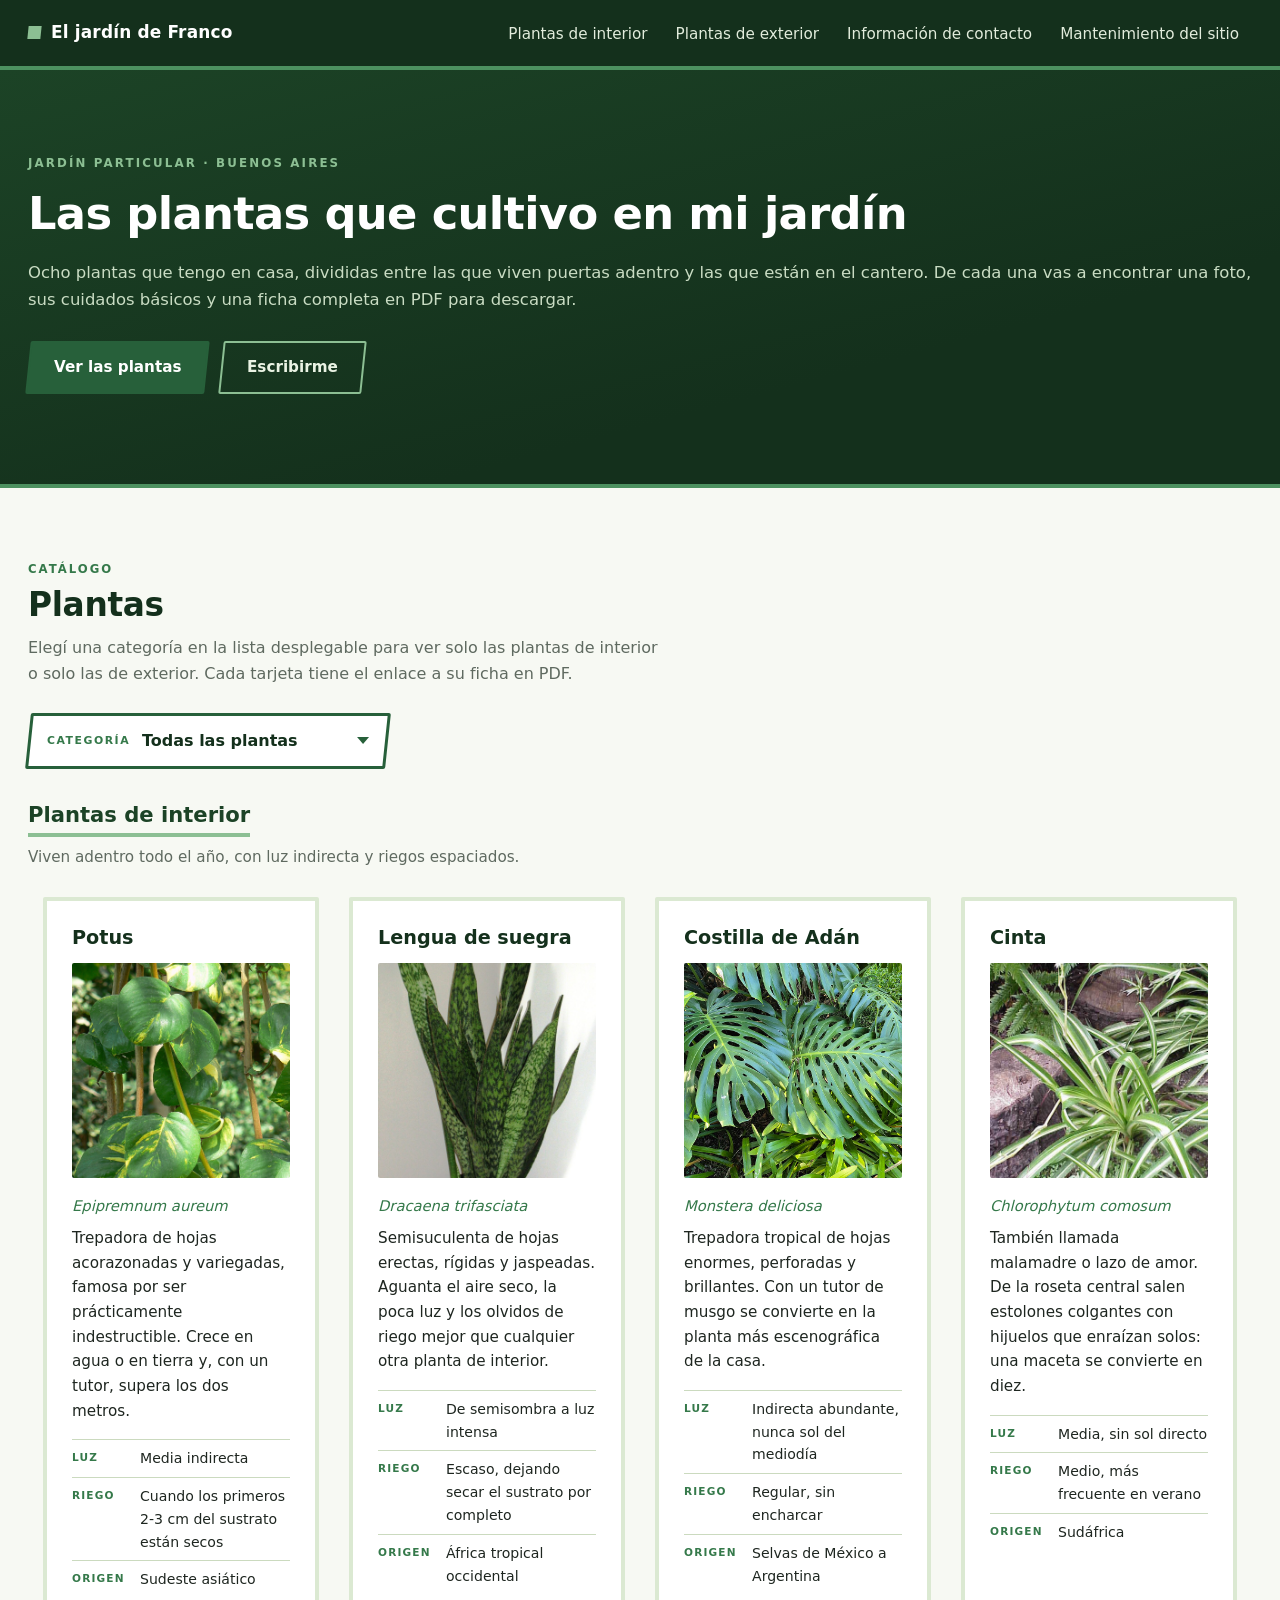
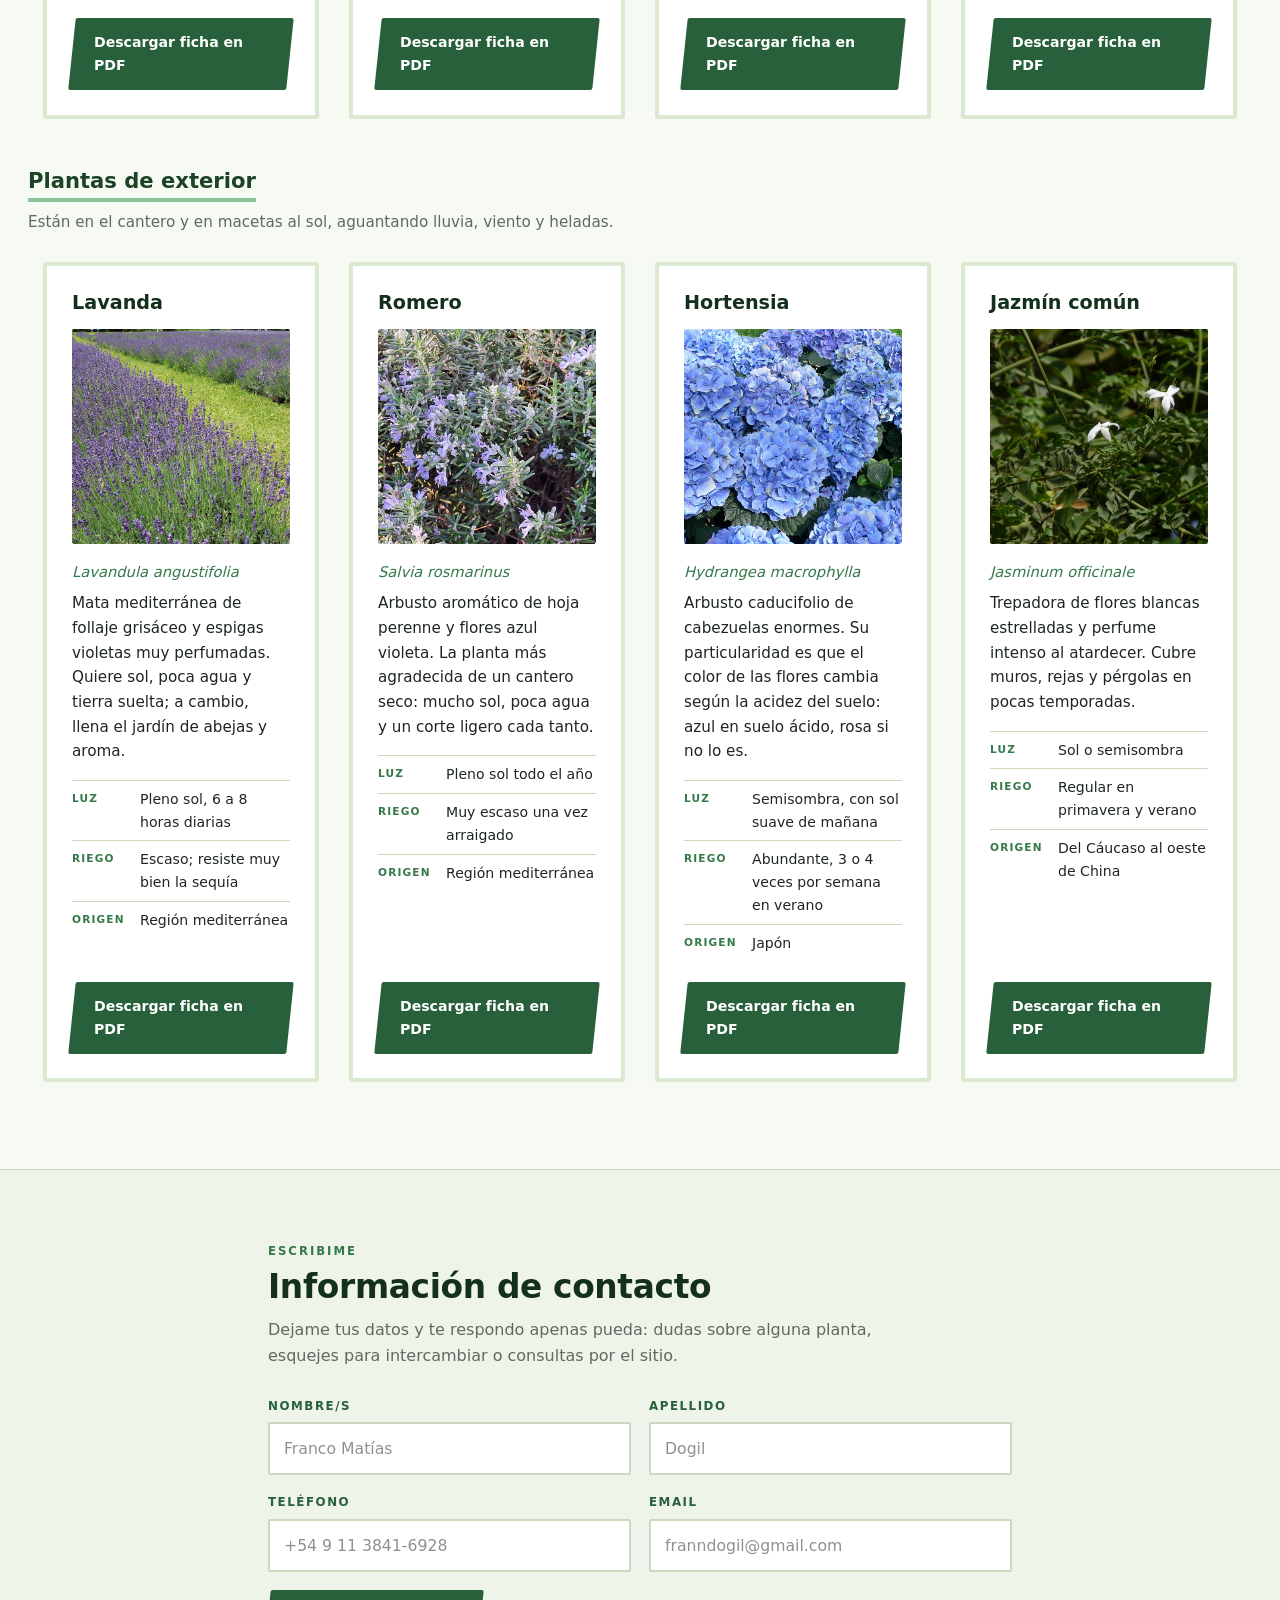
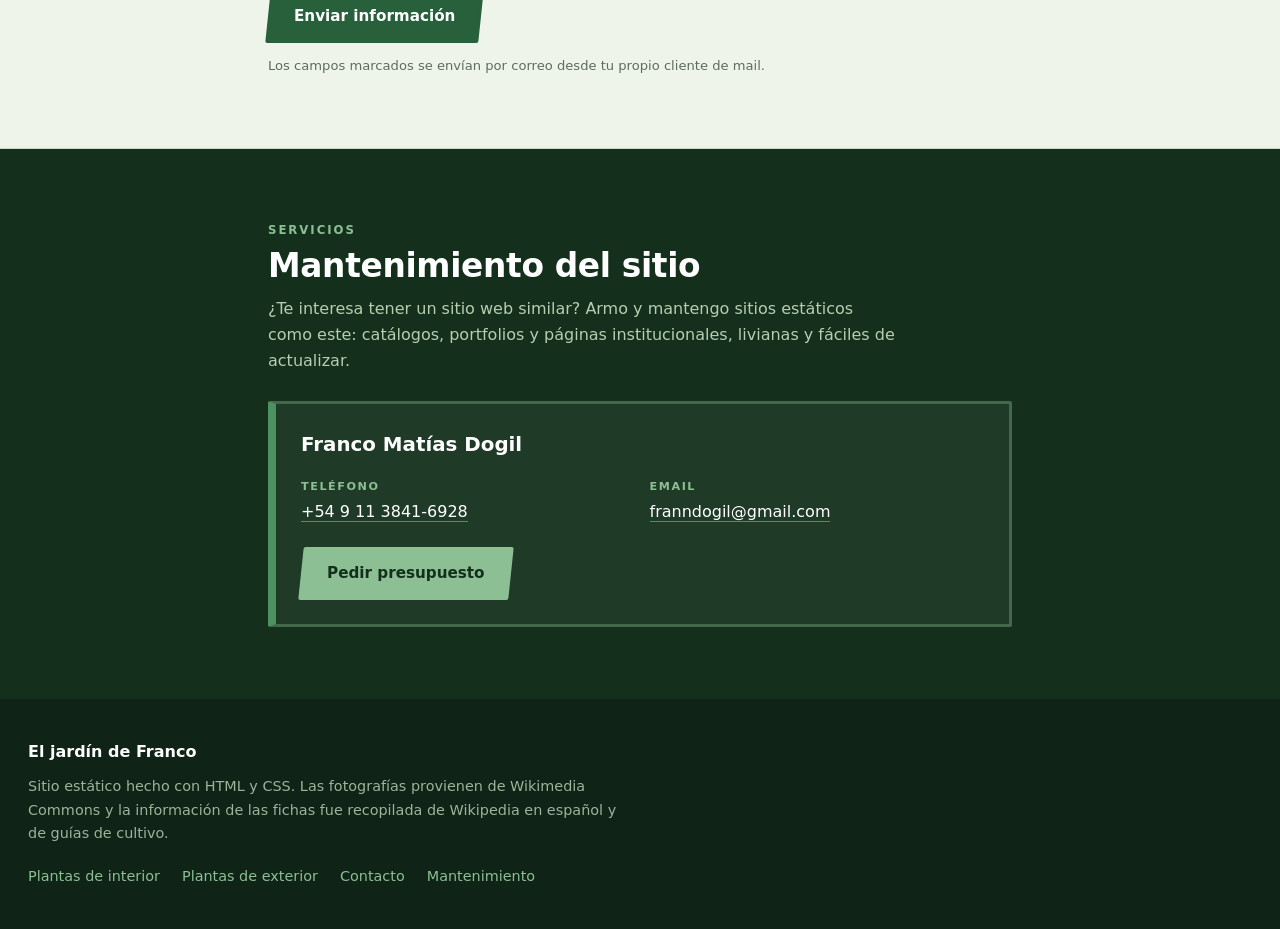
==== actividad-1/sitio-web-desarrollado-con-claude/index.html @ 410f0f74 "feat: Creación de version 1" ====
<!DOCTYPE html>
<html lang="es">
<head>
  <meta charset="UTF-8">
  <meta name="viewport" content="width=device-width, initial-scale=1">
  <meta name="description" content="Sitio estático con las plantas de interior y de exterior que cultivo en mi jardín, con una ficha en PDF para descargar de cada una.">
  <title>El jardín de Franco · Plantas de interior y de exterior</title>
  <link rel="stylesheet" href="estilosIA.css">
</head>

<body id="inicio">

  <!-- ============================= NAVBAR =============================
       El menú móvil funciona sin JavaScript: el checkbox #menu está
       oculto y la etiqueta .hamburguesa lo activa. Con #menu:checked
       se despliega la lista. -->
  <header class="cabecera">
    <nav class="navbar" aria-label="Navegación principal">
      <a class="marca" href="#inicio">
        <span class="marca-hoja" aria-hidden="true"></span>
        El jardín de Franco
      </a>

      <input class="menu-check" type="checkbox" id="menu">
      <label class="hamburguesa" for="menu" title="Abrir o cerrar el menú">
        <span class="barra" aria-hidden="true"></span>
        <span class="barra" aria-hidden="true"></span>
        <span class="barra" aria-hidden="true"></span>
        <span class="solo-lectores">Menú</span>
      </label>

      <ul class="menu-lista">
        <li><a href="#plantas-interior">Plantas de interior</a></li>
        <li><a href="#plantas-exterior">Plantas de exterior</a></li>
        <li><a href="#contacto">Información de contacto</a></li>
        <li><a href="#mantenimiento">Mantenimiento del sitio</a></li>
      </ul>

      <!-- Capa que aparece con el menú abierto: tocándola, se cierra. -->
      <label class="fondo-menu" for="menu" aria-hidden="true"></label>
    </nav>
  </header>

  <!-- ============================= PORTADA ============================= -->
  <section class="portada">
    <div class="contenedor portada-caja">
      <p class="portada-volanta">Jardín particular · Buenos Aires</p>
      <h1>Las plantas que cultivo en mi jardín</h1>
      <p class="portada-texto">
        Ocho plantas que tengo en casa, divididas entre las que viven puertas adentro y
        las que están en el cantero. De cada una vas a encontrar una foto, sus cuidados
        básicos y una ficha completa en PDF para descargar.
      </p>
      <p class="portada-acciones">
        <a class="boton" href="#plantas"><span>Ver las plantas</span></a>
        <a class="boton boton-borde" href="#contacto"><span>Escribirme</span></a>
      </p>
    </div>
  </section>

  <!-- ============================= PLANTAS =============================
       Filtro por categoría 100 % estático: tres radio buttons ocultos
       (#cat-todas, #cat-interior, #cat-exterior) y una lista desplegable
       hecha con el elemento details. Cada opción es una etiqueta label
       que marca su radio, y el CSS oculta el grupo que no corresponde. -->
  <main>
  <section class="seccion" id="plantas">
    <div class="contenedor">
      <p class="volanta">Catálogo</p>
      <h2>Plantas</h2>
      <p class="seccion-intro">
        Elegí una categoría en la lista desplegable para ver solo las plantas de interior
        o solo las de exterior. Cada tarjeta tiene el enlace a su ficha en PDF.
      </p>

      <div class="filtro-bloque">

        <input class="filtro-radio" type="radio" name="categoria" id="cat-todas" checked>
        <input class="filtro-radio" type="radio" name="categoria" id="cat-interior">
        <input class="filtro-radio" type="radio" name="categoria" id="cat-exterior">

        <details class="filtro">
          <summary class="filtro-boton">
            <span class="filtro-etiqueta">Categoría</span>
            <span class="filtro-valor">
              <span class="valor valor-todas">Todas las plantas</span>
              <span class="valor valor-interior">Plantas de interior</span>
              <span class="valor valor-exterior">Plantas de exterior</span>
            </span>
            <span class="filtro-flecha" aria-hidden="true"></span>
          </summary>

          <ul class="filtro-opciones">
            <li><label for="cat-todas">Todas las plantas <span class="cantidad">8</span></label></li>
            <li><label for="cat-interior">Plantas de interior <span class="cantidad">4</span></label></li>
            <li><label for="cat-exterior">Plantas de exterior <span class="cantidad">4</span></label></li>
          </ul>
        </details>

        <div class="catalogo">

          <!-- ---------------- PLANTAS DE INTERIOR ---------------- -->
          <section class="grupo grupo-interior" id="plantas-interior">
            <header class="grupo-titulo">
              <h3>Plantas de interior</h3>
              <p>Viven adentro todo el año, con luz indirecta y riegos espaciados.</p>
            </header>

            <div class="grilla">

              <article class="card">
                <h4 class="card-nombre">Potus</h4>
                <img class="card-img" src="imágenes/potus.jpg" loading="lazy"
                     alt="Guías de potus con hojas acorazonadas verdes y amarillas">
                <div class="card-info">
                  <p class="card-cientifico">Epipremnum aureum</p>
                  <p class="card-texto">
                    Trepadora de hojas acorazonadas y variegadas, famosa por ser prácticamente
                    indestructible. Crece en agua o en tierra y, con un tutor, supera los dos metros.
                  </p>
                  <ul class="card-datos">
                    <li><span>Luz</span> Media indirecta</li>
                    <li><span>Riego</span> Cuando los primeros 2-3 cm del sustrato están secos</li>
                    <li><span>Origen</span> Sudeste asiático</li>
                  </ul>
                </div>
                <a class="boton boton-pdf" href="info/potus.pdf" download>
                  <span>Descargar ficha en PDF</span>
                </a>
              </article>

              <article class="card">
                <h4 class="card-nombre">Lengua de suegra</h4>
                <img class="card-img" src="imágenes/lengua-de-suegra.jpg" loading="lazy"
                     alt="Lengua de suegra en maceta, con hojas erectas y jaspeadas">
                <div class="card-info">
                  <p class="card-cientifico">Dracaena trifasciata</p>
                  <p class="card-texto">
                    Semisuculenta de hojas erectas, rígidas y jaspeadas. Aguanta el aire seco,
                    la poca luz y los olvidos de riego mejor que cualquier otra planta de interior.
                  </p>
                  <ul class="card-datos">
                    <li><span>Luz</span> De semisombra a luz intensa</li>
                    <li><span>Riego</span> Escaso, dejando secar el sustrato por completo</li>
                    <li><span>Origen</span> África tropical occidental</li>
                  </ul>
                </div>
                <a class="boton boton-pdf" href="info/lengua-de-suegra.pdf" download>
                  <span>Descargar ficha en PDF</span>
                </a>
              </article>

              <article class="card">
                <h4 class="card-nombre">Costilla de Adán</h4>
                <img class="card-img" src="imágenes/costilla-de-adan.jpg" loading="lazy"
                     alt="Hojas grandes y perforadas de costilla de Adán">
                <div class="card-info">
                  <p class="card-cientifico">Monstera deliciosa</p>
                  <p class="card-texto">
                    Trepadora tropical de hojas enormes, perforadas y brillantes. Con un tutor de
                    musgo se convierte en la planta más escenográfica de la casa.
                  </p>
                  <ul class="card-datos">
                    <li><span>Luz</span> Indirecta abundante, nunca sol del mediodía</li>
                    <li><span>Riego</span> Regular, sin encharcar</li>
                    <li><span>Origen</span> Selvas de México a Argentina</li>
                  </ul>
                </div>
                <a class="boton boton-pdf" href="info/costilla-de-adan.pdf" download>
                  <span>Descargar ficha en PDF</span>
                </a>
              </article>

              <article class="card">
                <h4 class="card-nombre">Cinta</h4>
                <img class="card-img" src="imágenes/cinta.jpg" loading="lazy"
                     alt="Mata de cinta con hojas largas de borde blanco y estolones">
                <div class="card-info">
                  <p class="card-cientifico">Chlorophytum comosum</p>
                  <p class="card-texto">
                    También llamada malamadre o lazo de amor. De la roseta central salen estolones
                    colgantes con hijuelos que enraízan solos: una maceta se convierte en diez.
                  </p>
                  <ul class="card-datos">
                    <li><span>Luz</span> Media, sin sol directo</li>
                    <li><span>Riego</span> Medio, más frecuente en verano</li>
                    <li><span>Origen</span> Sudáfrica</li>
                  </ul>
                </div>
                <a class="boton boton-pdf" href="info/cinta.pdf" download>
                  <span>Descargar ficha en PDF</span>
                </a>
              </article>

            </div>
          </section>

          <!-- ---------------- PLANTAS DE EXTERIOR ---------------- -->
          <section class="grupo grupo-exterior" id="plantas-exterior">
            <header class="grupo-titulo">
              <h3>Plantas de exterior</h3>
              <p>Están en el cantero y en macetas al sol, aguantando lluvia, viento y heladas.</p>
            </header>

            <div class="grilla">

              <article class="card">
                <h4 class="card-nombre">Lavanda</h4>
                <img class="card-img" src="imágenes/lavanda.jpg" loading="lazy"
                     alt="Hileras de lavanda en flor con espigas violetas">
                <div class="card-info">
                  <p class="card-cientifico">Lavandula angustifolia</p>
                  <p class="card-texto">
                    Mata mediterránea de follaje grisáceo y espigas violetas muy perfumadas. Quiere
                    sol, poca agua y tierra suelta; a cambio, llena el jardín de abejas y aroma.
                  </p>
                  <ul class="card-datos">
                    <li><span>Luz</span> Pleno sol, 6 a 8 horas diarias</li>
                    <li><span>Riego</span> Escaso; resiste muy bien la sequía</li>
                    <li><span>Origen</span> Región mediterránea</li>
                  </ul>
                </div>
                <a class="boton boton-pdf" href="info/lavanda.pdf" download>
                  <span>Descargar ficha en PDF</span>
                </a>
              </article>

              <article class="card">
                <h4 class="card-nombre">Romero</h4>
                <img class="card-img" src="imágenes/romero.jpg" loading="lazy"
                     alt="Mata de romero en flor con pequeñas flores azul violeta">
                <div class="card-info">
                  <p class="card-cientifico">Salvia rosmarinus</p>
                  <p class="card-texto">
                    Arbusto aromático de hoja perenne y flores azul violeta. La planta más agradecida
                    de un cantero seco: mucho sol, poca agua y un corte ligero cada tanto.
                  </p>
                  <ul class="card-datos">
                    <li><span>Luz</span> Pleno sol todo el año</li>
                    <li><span>Riego</span> Muy escaso una vez arraigado</li>
                    <li><span>Origen</span> Región mediterránea</li>
                  </ul>
                </div>
                <a class="boton boton-pdf" href="info/romero.pdf" download>
                  <span>Descargar ficha en PDF</span>
                </a>
              </article>

              <article class="card">
                <h4 class="card-nombre">Hortensia</h4>
                <img class="card-img" src="imágenes/hortensia.jpg" loading="lazy"
                     alt="Hortensias con grandes cabezuelas de flores azules">
                <div class="card-info">
                  <p class="card-cientifico">Hydrangea macrophylla</p>
                  <p class="card-texto">
                    Arbusto caducifolio de cabezuelas enormes. Su particularidad es que el color de
                    las flores cambia según la acidez del suelo: azul en suelo ácido, rosa si no lo es.
                  </p>
                  <ul class="card-datos">
                    <li><span>Luz</span> Semisombra, con sol suave de mañana</li>
                    <li><span>Riego</span> Abundante, 3 o 4 veces por semana en verano</li>
                    <li><span>Origen</span> Japón</li>
                  </ul>
                </div>
                <a class="boton boton-pdf" href="info/hortensia.pdf" download>
                  <span>Descargar ficha en PDF</span>
                </a>
              </article>

              <article class="card">
                <h4 class="card-nombre">Jazmín común</h4>
                <img class="card-img" src="imágenes/jazmin.jpg" loading="lazy"
                     alt="Flores blancas de jazmín común sobre su follaje compuesto">
                <div class="card-info">
                  <p class="card-cientifico">Jasminum officinale</p>
                  <p class="card-texto">
                    Trepadora de flores blancas estrelladas y perfume intenso al atardecer. Cubre
                    muros, rejas y pérgolas en pocas temporadas.
                  </p>
                  <ul class="card-datos">
                    <li><span>Luz</span> Sol o semisombra</li>
                    <li><span>Riego</span> Regular en primavera y verano</li>
                    <li><span>Origen</span> Del Cáucaso al oeste de China</li>
                  </ul>
                </div>
                <a class="boton boton-pdf" href="info/jazmin.pdf" download>
                  <span>Descargar ficha en PDF</span>
                </a>
              </article>

            </div>
          </section>

        </div><!-- /catalogo -->
      </div><!-- /filtro-bloque -->
    </div>
  </section>

  <!-- ============================= CONTACTO ============================= -->
  <section class="seccion seccion-clara" id="contacto">
    <div class="contenedor contenedor-angosto">
      <p class="volanta">Escribime</p>
      <h2>Información de contacto</h2>
      <p class="seccion-intro">
        Dejame tus datos y te respondo apenas pueda: dudas sobre alguna planta, esquejes
        para intercambiar o consultas por el sitio.
      </p>

      <form class="formulario" action="mailto:franndogil@gmail.com" method="post" enctype="text/plain">
        <div class="campo">
          <label for="nombre">Nombre/s</label>
          <input type="text" id="nombre" name="Nombre" placeholder="Franco Matías" required>
        </div>

        <div class="campo">
          <label for="apellido">Apellido</label>
          <input type="text" id="apellido" name="Apellido" placeholder="Dogil" required>
        </div>

        <div class="campo">
          <label for="telefono">Teléfono</label>
          <input type="tel" id="telefono" name="Telefono" placeholder="+54 9 11 3841-6928">
        </div>

        <div class="campo">
          <label for="email">Email</label>
          <input type="email" id="email" name="Email" placeholder="franndogil@gmail.com" required>
        </div>

        <div class="campo campo-ancho">
          <button class="boton boton-enviar" type="submit"><span>Enviar información</span></button>
          <p class="nota">Los campos marcados se envían por correo desde tu propio cliente de mail.</p>
        </div>
      </form>
    </div>
  </section>

  <!-- ========================== MANTENIMIENTO ========================== -->
  <section class="seccion seccion-oscura" id="mantenimiento">
    <div class="contenedor contenedor-angosto">
      <p class="volanta volanta-clara">Servicios</p>
      <h2>Mantenimiento del sitio</h2>
      <p class="seccion-intro">
        ¿Te interesa tener un sitio web similar? Armo y mantengo sitios estáticos como este:
        catálogos, portfolios y páginas institucionales, livianas y fáciles de actualizar.
      </p>

      <div class="tarjeta-contacto">
        <p class="tarjeta-nombre">Franco Matías Dogil</p>
        <dl class="datos-contacto">
          <div>
            <dt>Teléfono</dt>
            <dd><a href="tel:+5491138416928">+54 9 11 3841-6928</a></dd>
          </div>
          <div>
            <dt>Email</dt>
            <dd><a href="mailto:franndogil@gmail.com">franndogil@gmail.com</a></dd>
          </div>
        </dl>
        <p class="tarjeta-acciones">
          <a class="boton boton-claro" href="mailto:franndogil@gmail.com"><span>Pedir presupuesto</span></a>
        </p>
      </div>
    </div>
  </section>
  </main>

  <!-- ============================= PIE ============================= -->
  <footer class="pie">
    <div class="contenedor pie-caja">
      <p class="pie-marca">El jardín de Franco</p>
      <p class="pie-texto">
        Sitio estático hecho con HTML y CSS. Las fotografías provienen de Wikimedia Commons y
        la información de las fichas fue recopilada de Wikipedia en español y de guías de cultivo.
      </p>
      <ul class="pie-links">
        <li><a href="#plantas-interior">Plantas de interior</a></li>
        <li><a href="#plantas-exterior">Plantas de exterior</a></li>
        <li><a href="#contacto">Contacto</a></li>
        <li><a href="#mantenimiento">Mantenimiento</a></li>
      </ul>
    </div>
  </footer>

</body>
</html>
---- actividad-1/sitio-web-desarrollado-con-claude/estilosIA.css ----
/* ==========================================================================
   El jardín de Franco — hoja de estilos única del sitio
   Solo HTML y CSS: no hay una sola línea de JavaScript.
   Índice:
     1. Variables y base
     2. Botones (con la inclinación hacia la derecha)
     3. Navbar + menú hamburguesa
     4. Portada
     5. Secciones y títulos
     6. Filtro desplegable de categorías
     7. Grupos y tarjetas de plantas
     8. Formulario de contacto
     9. Mantenimiento del sitio
    10. Pie
    11. Responsive
   ========================================================================== */

/* ------------------------------ 1. VARIABLES ----------------------------- */
:root {
  --verde-900: #14301c;
  --verde-800: #1c4326;
  --verde-700: #27603a;
  --verde-600: #35794a;
  --verde-500: #4d9160;
  --verde-300: #8cbf93;
  --verde-100: #dbe9d2;
  --verde-50:  #eef4e9;
  --crema:     #f7f9f3;
  --tinta:     #1e2620;
  --gris:      #5f6a60;
  --borde:     #cbdabf;

  /* Bordes apenas redondeados y la inclinación de los botones */
  --radio: 2px;
  --inclinacion: -6deg;
  --enderezar: 6deg;
}

*, *::before, *::after { box-sizing: border-box; }

html {
  -webkit-text-size-adjust: 100%;
  scroll-behavior: smooth;
}

body {
  margin: 0;
  background: var(--crema);
  color: var(--tinta);
  font-family: "Segoe UI", system-ui, -apple-system, "Helvetica Neue", Arial, sans-serif;
  font-size: 16px;
  line-height: 1.62;
}

img { display: block; max-width: 100%; }

h1, h2, h3, h4 { line-height: 1.22; }

a { color: var(--verde-700); }

.solo-lectores {
  position: absolute;
  width: 1px; height: 1px;
  margin: -1px; padding: 0;
  overflow: hidden;
  clip: rect(0 0 0 0);
  white-space: nowrap;
}

a:focus-visible,
button:focus-visible,
summary:focus-visible,
input:focus-visible,
label:focus-visible {
  outline: 3px solid var(--verde-500);
  outline-offset: 2px;
}

/* ------------------------------ 2. BOTONES ------------------------------- */
/* Todos los botones del sitio llevan una leve inclinación hacia la derecha;
   el texto se endereza con la transformación inversa para que se lea bien. */
.boton {
  display: inline-block;
  padding: 12px 24px;
  border: 2px solid var(--verde-700);
  border-radius: var(--radio);
  background: var(--verde-700);
  color: #fff;
  font: inherit;
  font-size: .95rem;
  font-weight: 600;
  text-decoration: none;
  cursor: pointer;
  transform: skewX(var(--inclinacion));
  transition: background .18s ease, border-color .18s ease, transform .18s ease;
}

.boton > span { display: inline-block; transform: skewX(var(--enderezar)); }

.boton:hover { background: var(--verde-600); border-color: var(--verde-600); }
.boton:active { transform: skewX(var(--inclinacion)) translateY(1px); }

.boton-borde { background: transparent; border-color: var(--verde-300); color: #eaf3e4; }
.boton-borde:hover { background: rgba(140, 191, 147, .18); border-color: var(--verde-300); }

.boton-claro { background: var(--verde-300); border-color: var(--verde-300); color: var(--verde-900); }
.boton-claro:hover { background: #a3cfa8; border-color: #a3cfa8; }

.boton-pdf { align-self: flex-start; margin-top: auto; font-size: .88rem; padding: 11px 20px; }

/* ------------------------- 3. NAVBAR + HAMBURGUESA ----------------------- */
.cabecera {
  position: relative;
  z-index: 50;
  background: var(--verde-900);
  border-bottom: 4px solid var(--verde-500);
}

.navbar {
  position: relative;
  max-width: 1260px;
  margin: 0 auto;
  padding: 0 18px;
  min-height: 66px;
  display: flex;
  flex-wrap: wrap;
  align-items: center;
  justify-content: space-between;
}

.marca {
  display: flex;
  align-items: center;
  gap: 10px;
  color: #fff;
  font-size: 1.06rem;
  font-weight: 700;
  letter-spacing: .01em;
  text-decoration: none;
}

.marca-hoja {
  width: 13px; height: 13px;
  background: var(--verde-300);
  transform: skewX(var(--inclinacion));
}

/* El checkbox queda oculto: es el que abre y cierra el menú en mobile. */
.menu-check {
  position: absolute;
  width: 1px; height: 1px;
  opacity: 0;
  pointer-events: none;
}

.hamburguesa {
  display: flex;
  flex-direction: column;
  justify-content: center;
  gap: 5px;
  width: 46px; height: 40px;
  padding: 9px;
  border: 2px solid rgba(255, 255, 255, .32);
  border-radius: var(--radio);
  cursor: pointer;
}

.hamburguesa:hover { border-color: var(--verde-300); }

.barra {
  display: block;
  height: 2.5px;
  background: #fff;
  transform: skewX(var(--inclinacion));
}

.menu-lista {
  display: none;
  width: 100%;
  margin: 0;
  padding: 4px 0 14px;
  list-style: none;
}

.menu-check:checked ~ .menu-lista { display: block; }

.menu-lista a {
  display: block;
  padding: 12px 6px;
  border-bottom: 1px solid rgba(255, 255, 255, .12);
  color: #e2ecdc;
  font-size: .95rem;
  text-decoration: none;
}

.menu-lista a:hover { color: #fff; background: rgba(255, 255, 255, .08); }

/* Capa transparente: tocando fuera del menú, se cierra. */
.fondo-menu { display: none; }

.menu-check:checked ~ .fondo-menu {
  display: block;
  position: fixed;
  inset: 0;
  z-index: -1;
  background: rgba(15, 36, 22, .45);
}

/* ------------------------------ 4. PORTADA ------------------------------- */
.portada {
  padding: 60px 0 66px;
  background: linear-gradient(165deg, var(--verde-800) 0%, var(--verde-900) 70%);
  border-bottom: 4px solid var(--verde-500);
  color: #e7f1e2;
}

.portada-caja { max-width: 720px; }

.portada-volanta {
  margin: 0 0 14px;
  color: var(--verde-300);
  font-size: .74rem;
  font-weight: 700;
  letter-spacing: .18em;
  text-transform: uppercase;
}

.portada h1 {
  margin: 0 0 18px;
  color: #fff;
  font-size: 2.1rem;
  letter-spacing: -.015em;
}

.portada-texto { margin: 0 0 28px; color: #c9dcc3; font-size: 1.03rem; }

.portada-acciones { display: flex; flex-wrap: wrap; gap: 14px; margin: 0; }

/* -------------------------- 5. SECCIONES Y TÍTULOS ----------------------- */
.contenedor { max-width: 1260px; margin: 0 auto; padding: 0 18px; }
.contenedor-angosto { max-width: 780px; }

.seccion { padding: 58px 0; }

.seccion-clara {
  background: var(--verde-50);
  border-top: 1px solid var(--borde);
  border-bottom: 1px solid var(--borde);
}

.seccion-oscura { background: var(--verde-900); color: #cfe0c9; }

.volanta {
  margin: 0;
  color: var(--verde-600);
  font-size: .73rem;
  font-weight: 700;
  letter-spacing: .17em;
  text-transform: uppercase;
}

.volanta-clara { color: var(--verde-300); }

.seccion h2 {
  margin: 6px 0 10px;
  color: var(--verde-900);
  font-size: 1.85rem;
  letter-spacing: -.01em;
}

.seccion-oscura h2 { color: #fff; }

.seccion-intro { margin: 0; max-width: 62ch; color: var(--gris); }
.seccion-oscura .seccion-intro { color: #b7cdb1; }

/* ------------------------ 6. FILTRO DE CATEGORÍAS ------------------------ */
/* Los tres radios quedan ocultos; cada opción de la lista es un <label>
   que marca el suyo. Con el radio marcado, el CSS muestra u oculta cada
   grupo de plantas. Todo estático, sin scripts. */
.filtro-radio {
  position: absolute;
  width: 1px; height: 1px;
  opacity: 0;
  pointer-events: none;
}

.filtro {
  position: relative;
  max-width: 360px;
  margin: 26px 0 4px;
}

.filtro-boton {
  display: flex;
  align-items: center;
  gap: 12px;
  padding: 12px 16px;
  border: 3px solid var(--verde-700);
  border-radius: var(--radio);
  background: #fff;
  font-weight: 600;
  cursor: pointer;
  transform: skewX(var(--inclinacion));
  list-style: none;
}

.filtro-boton::-webkit-details-marker { display: none; }
.filtro-boton > * { transform: skewX(var(--enderezar)); }

.filtro-etiqueta {
  color: var(--verde-600);
  font-size: .68rem;
  font-weight: 700;
  letter-spacing: .14em;
  text-transform: uppercase;
}

.filtro-valor { flex: 1; color: var(--verde-900); }

.filtro-flecha {
  width: 0; height: 0;
  border-left: 6px solid transparent;
  border-right: 6px solid transparent;
  border-top: 7px solid var(--verde-700);
}

.filtro[open] .filtro-flecha { transform: skewX(var(--enderezar)) rotate(180deg); }

/* En el botón se muestra solo el texto de la categoría elegida. */
.valor { display: none; }

#cat-todas:checked    ~ .filtro .valor-todas,
#cat-interior:checked ~ .filtro .valor-interior,
#cat-exterior:checked ~ .filtro .valor-exterior { display: inline; }

.filtro-opciones {
  position: absolute;
  z-index: 20;
  left: 0; right: 0;
  margin: 5px 0 0;
  padding: 6px;
  list-style: none;
  background: #fff;
  border: 3px solid var(--verde-700);
  border-radius: var(--radio);
  box-shadow: 0 12px 26px rgba(20, 48, 28, .18);
}

.filtro-opciones label {
  display: flex;
  align-items: center;
  justify-content: space-between;
  gap: 12px;
  padding: 10px 12px;
  border-left: 4px solid transparent;
  cursor: pointer;
}

.filtro-opciones label:hover { background: var(--verde-50); }

.cantidad {
  padding: 1px 9px;
  background: var(--verde-100);
  color: var(--verde-800);
  font-size: .76rem;
  font-weight: 700;
}

#cat-todas:checked    ~ .filtro label[for="cat-todas"],
#cat-interior:checked ~ .filtro label[for="cat-interior"],
#cat-exterior:checked ~ .filtro label[for="cat-exterior"] {
  background: var(--verde-50);
  border-left-color: var(--verde-500);
  font-weight: 700;
}

/* El filtro propiamente dicho */
#cat-interior:checked ~ .catalogo .grupo-exterior,
#cat-exterior:checked ~ .catalogo .grupo-interior { display: none; }

/* Si se llega desde la navbar a un grupo filtrado, el enlace manda:
   :target vuelve a mostrarlo para que nunca se llegue a una sección vacía. */
.grupo:target { display: block !important; }

/* -------------------- 7. GRUPOS Y TARJETAS DE PLANTAS -------------------- */
.grupo { margin-top: 34px; scroll-margin-top: 24px; }

.grupo-titulo h3 {
  display: inline-block;
  margin: 0;
  padding-bottom: 5px;
  border-bottom: 4px solid var(--verde-300);
  color: var(--verde-800);
  font-size: 1.32rem;
}

.grupo-titulo p { margin: 8px 0 0; color: var(--gris); font-size: .95rem; }

.grilla {
  display: grid;
  grid-template-columns: repeat(auto-fill, minmax(270px, 1fr));
  margin-top: 12px;
}

/* Medidas pedidas para cada tarjeta: 25px de padding, 15px de margin
   y 4px de borde. */
.card {
  display: flex;
  flex-direction: column;
  padding: 25px;
  margin: 15px;
  border: 4px solid var(--verde-100);
  border-radius: var(--radio);
  background: #fff;
  transition: border-color .18s ease, box-shadow .18s ease;
}

.card:hover {
  border-color: var(--verde-300);
  box-shadow: 0 10px 22px rgba(20, 48, 28, .08);
}

.card-nombre {
  margin: 0 0 14px;
  color: var(--verde-900);
  font-size: 1.2rem;
}

.card-img {
  width: 100%;
  height: 215px;
  object-fit: cover;
  border-radius: var(--radio);
  background: var(--verde-50);
}

.card-info { flex: 1; padding-top: 16px; }

.card-cientifico {
  margin: 0 0 8px;
  color: var(--verde-600);
  font-size: .92rem;
  font-style: italic;
}

.card-texto { margin: 0 0 16px; font-size: .95rem; }

.card-datos { margin: 0 0 20px; padding: 0; list-style: none; font-size: .88rem; }

.card-datos li {
  display: flex;
  gap: 10px;
  padding: 7px 0;
  border-top: 1px solid var(--borde);
}

.card-datos span {
  flex: 0 0 58px;
  padding-top: 2px;
  color: var(--verde-600);
  font-size: .66rem;
  font-weight: 700;
  letter-spacing: .11em;
  text-transform: uppercase;
}

/* ---------------------------- 8. FORMULARIO ------------------------------ */
.formulario {
  display: grid;
  grid-template-columns: 1fr;
  gap: 18px;
  margin-top: 28px;
}

.campo label {
  display: block;
  margin-bottom: 6px;
  color: var(--verde-700);
  font-size: .74rem;
  font-weight: 700;
  letter-spacing: .13em;
  text-transform: uppercase;
}

.campo input {
  width: 100%;
  padding: 12px 14px;
  border: 2px solid var(--borde);
  border-radius: var(--radio);
  background: #fff;
  color: var(--tinta);
  font: inherit;
  font-size: .98rem;
}

.campo input:focus {
  outline: none;
  border-color: var(--verde-600);
  box-shadow: 0 0 0 3px rgba(53, 121, 74, .16);
}

/* Placeholders en gris, como se pidió */
.campo input::placeholder { color: #8d938a; opacity: 1; }
.campo input::-webkit-input-placeholder { color: #8d938a; }
.campo input::-moz-placeholder { color: #8d938a; opacity: 1; }

.nota { margin: 12px 0 0; color: var(--gris); font-size: .82rem; }

/* ------------------------- 9. MANTENIMIENTO ------------------------------ */
.tarjeta-contacto {
  margin-top: 28px;
  padding: 25px;
  background: rgba(255, 255, 255, .05);
  border: 3px solid rgba(140, 191, 147, .34);
  border-left: 8px solid var(--verde-500);
  border-radius: var(--radio);
}

.tarjeta-nombre { margin: 0 0 16px; color: #fff; font-size: 1.24rem; font-weight: 700; }

.datos-contacto { display: grid; gap: 14px; margin: 0; }

.datos-contacto dt {
  color: var(--verde-300);
  font-size: .7rem;
  font-weight: 700;
  letter-spacing: .14em;
  text-transform: uppercase;
}

.datos-contacto dd { margin: 3px 0 0; }

.datos-contacto a {
  color: #fff;
  text-decoration: none;
  border-bottom: 1px solid var(--verde-500);
}

.datos-contacto a:hover { border-bottom-color: #fff; }

.tarjeta-acciones { margin: 22px 0 0; }

/* ------------------------------- 10. PIE --------------------------------- */
.pie { padding: 40px 0; background: #0f2416; color: #9db39a; }

.pie-marca { margin: 0 0 10px; color: #fff; font-weight: 700; }

.pie-texto { margin: 0 0 18px; max-width: 66ch; font-size: .9rem; }

.pie-links { display: flex; flex-wrap: wrap; gap: 8px 22px; margin: 0; padding: 0; list-style: none; }

.pie-links a { color: var(--verde-300); font-size: .9rem; text-decoration: none; }
.pie-links a:hover { color: #fff; text-decoration: underline; }

/* ----------------------------- 11. RESPONSIVE ---------------------------- */
@media (min-width: 560px) {
  .datos-contacto { grid-template-columns: 1fr 1fr; }
}

@media (min-width: 680px) {
  .formulario { grid-template-columns: 1fr 1fr; }
  .campo-ancho { grid-column: 1 / -1; }
  .portada h1 { font-size: 2.5rem; }
  .seccion h2 { font-size: 2.05rem; }
}

@media (min-width: 880px) {
  /* En escritorio no hace falta la hamburguesa: el menú va en línea
     y la barra queda fija arriba. */
  .cabecera { position: sticky; top: 0; z-index: 50; }
  html { scroll-padding-top: 92px; }
  .grupo { scroll-margin-top: 18px; }

  .hamburguesa { display: none; }
  .menu-check:checked ~ .fondo-menu { display: none; }

  .menu-lista,
  .menu-check:checked ~ .menu-lista {
    display: flex;
    width: auto;
    padding: 0;
    gap: 2px;
  }

  .menu-lista a {
    padding: 9px 13px;
    border-bottom: 0;
    border-top: 3px solid transparent;
  }

  .menu-lista a:hover { background: transparent; border-top-color: var(--verde-300); }

  .seccion { padding: 72px 0; }
  .portada { padding: 84px 0 90px; }
}

@media (min-width: 1040px) {
  .portada h1 { font-size: 2.8rem; }
}

@media (prefers-reduced-motion: reduce) {
  html { scroll-behavior: auto; }
  * { transition: none !important; }
}
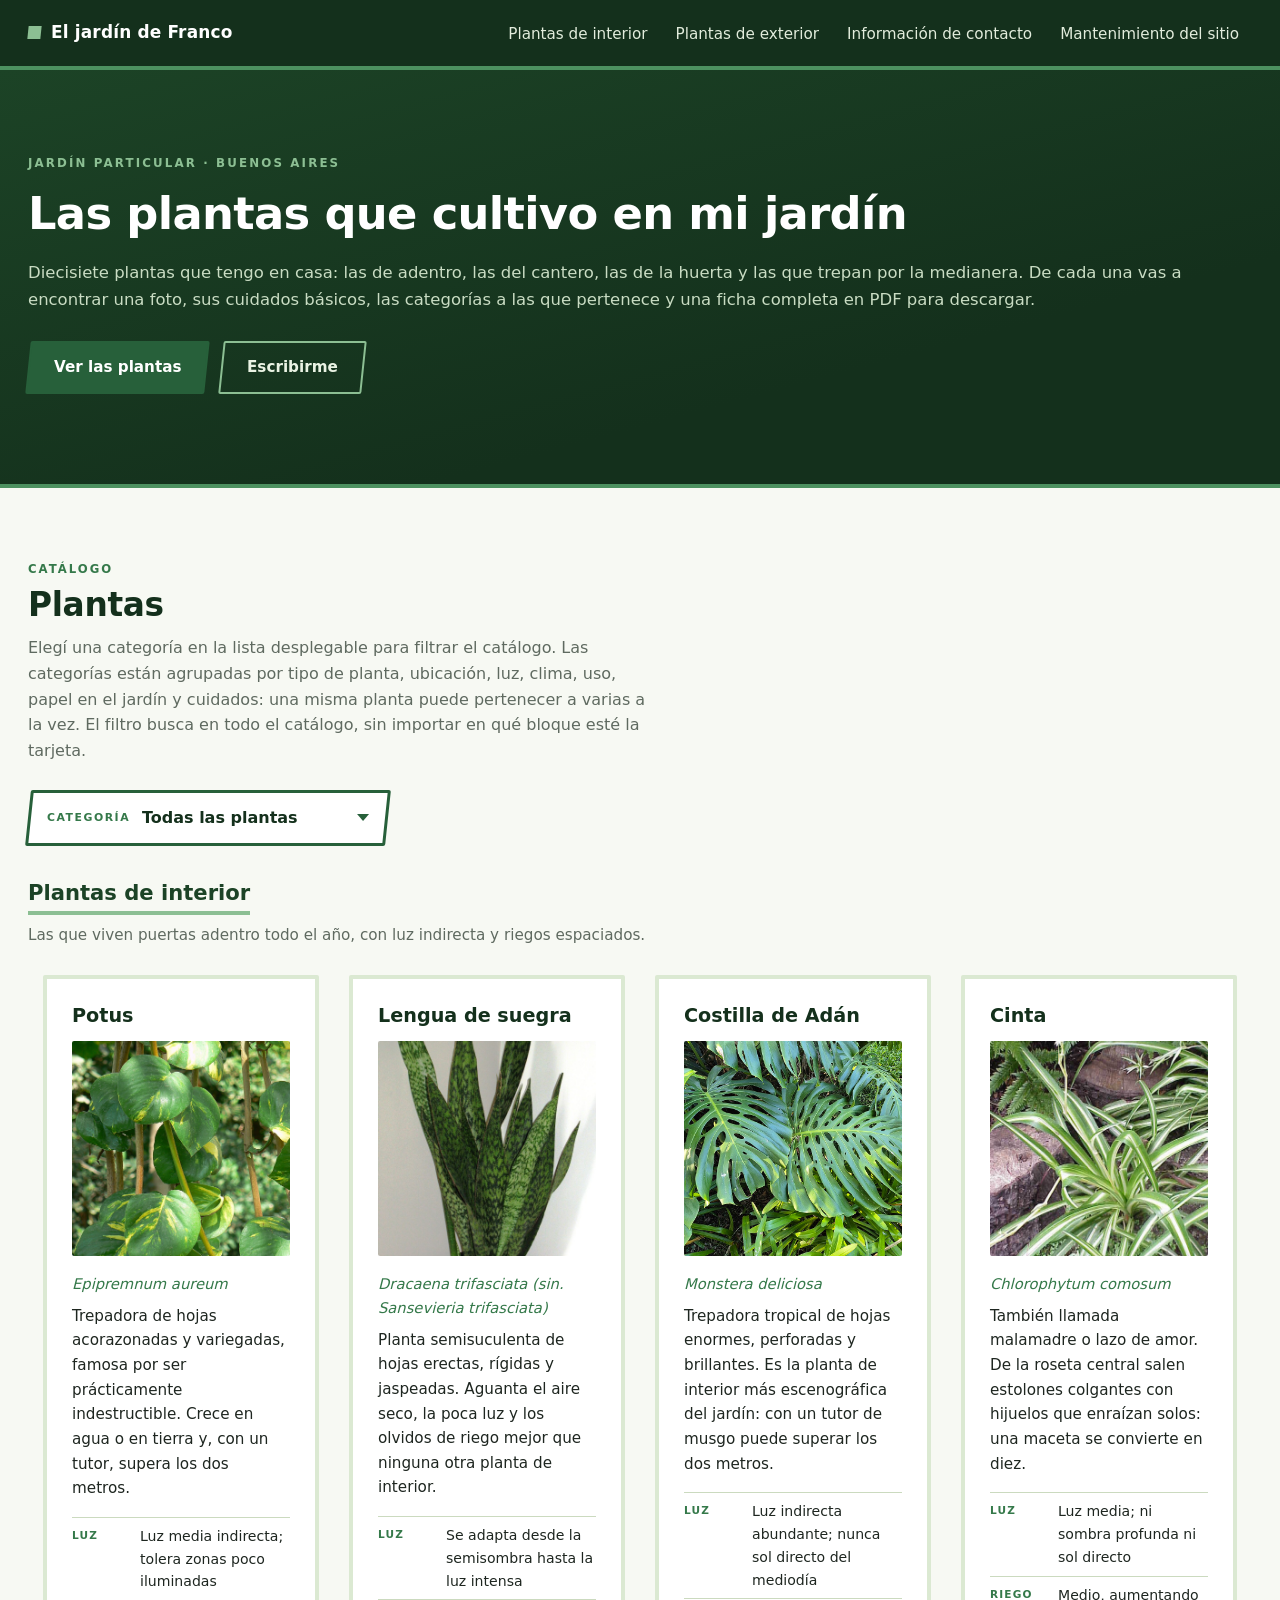
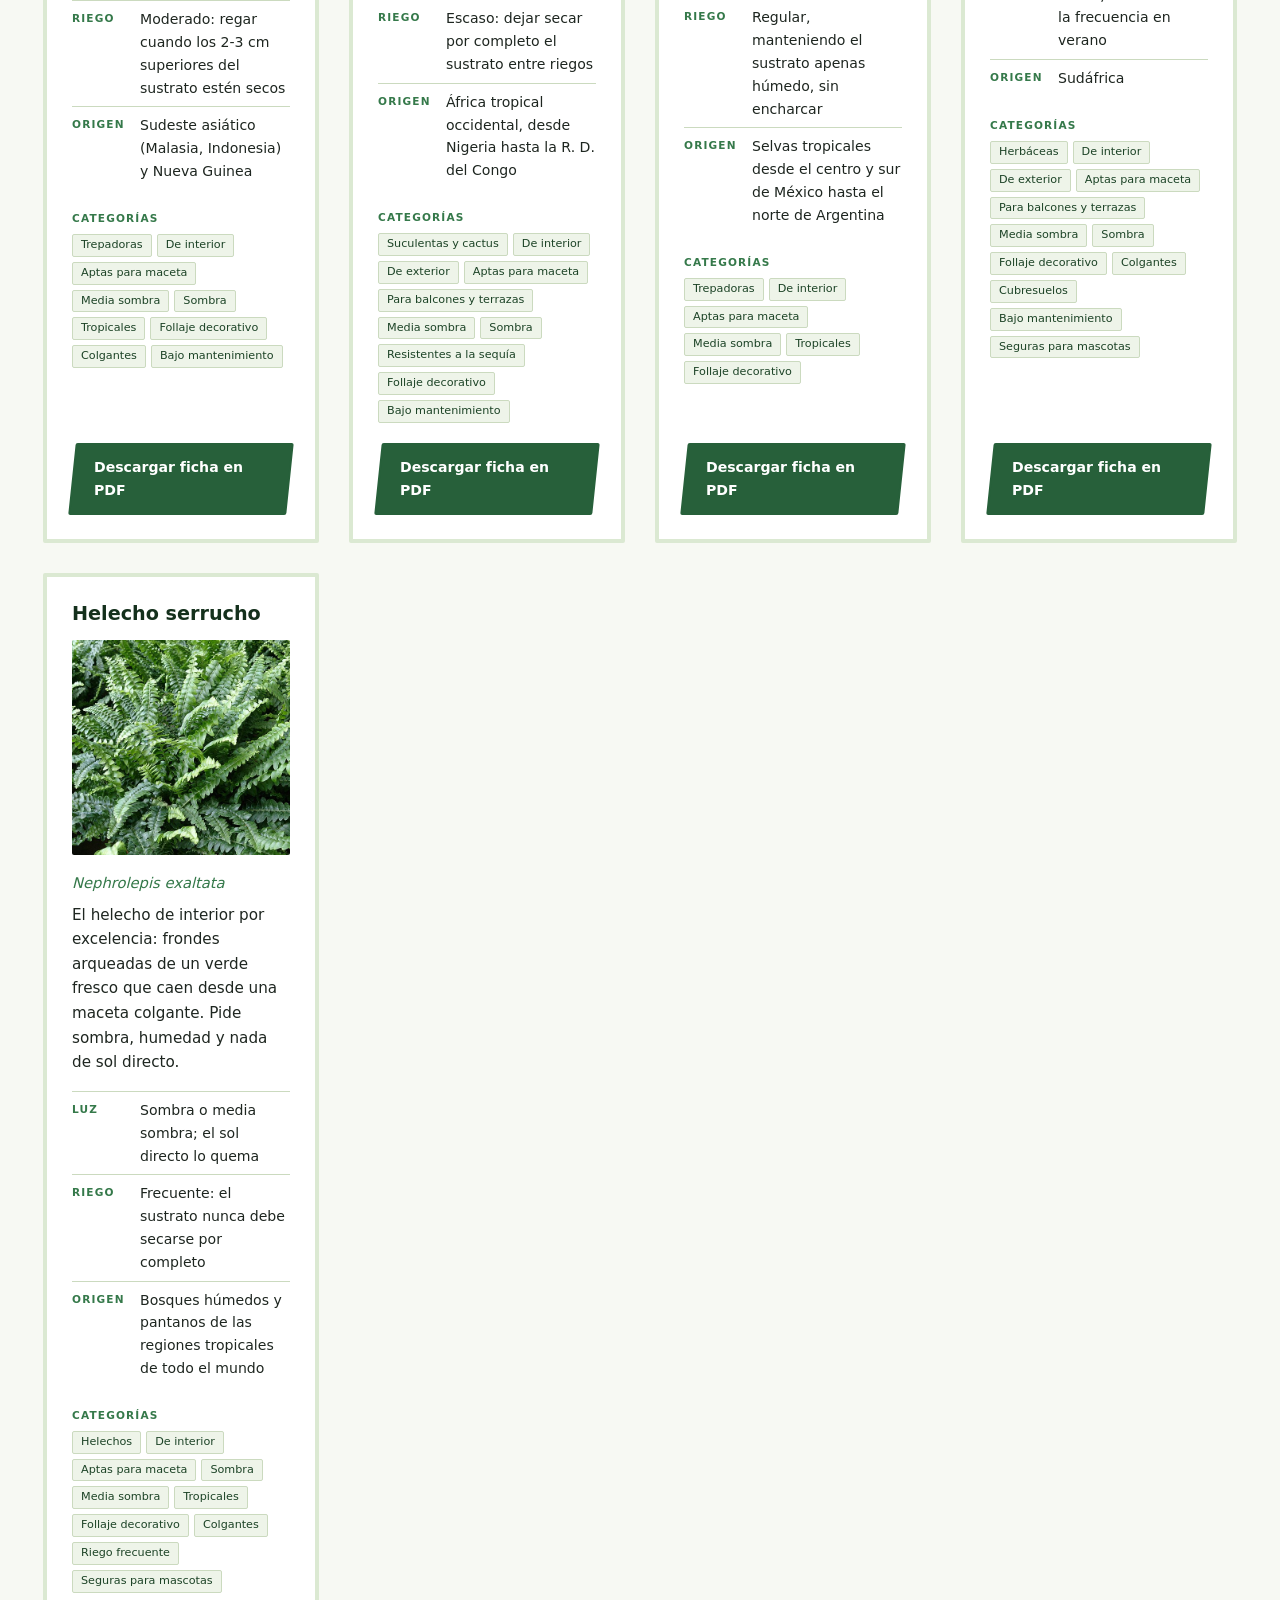
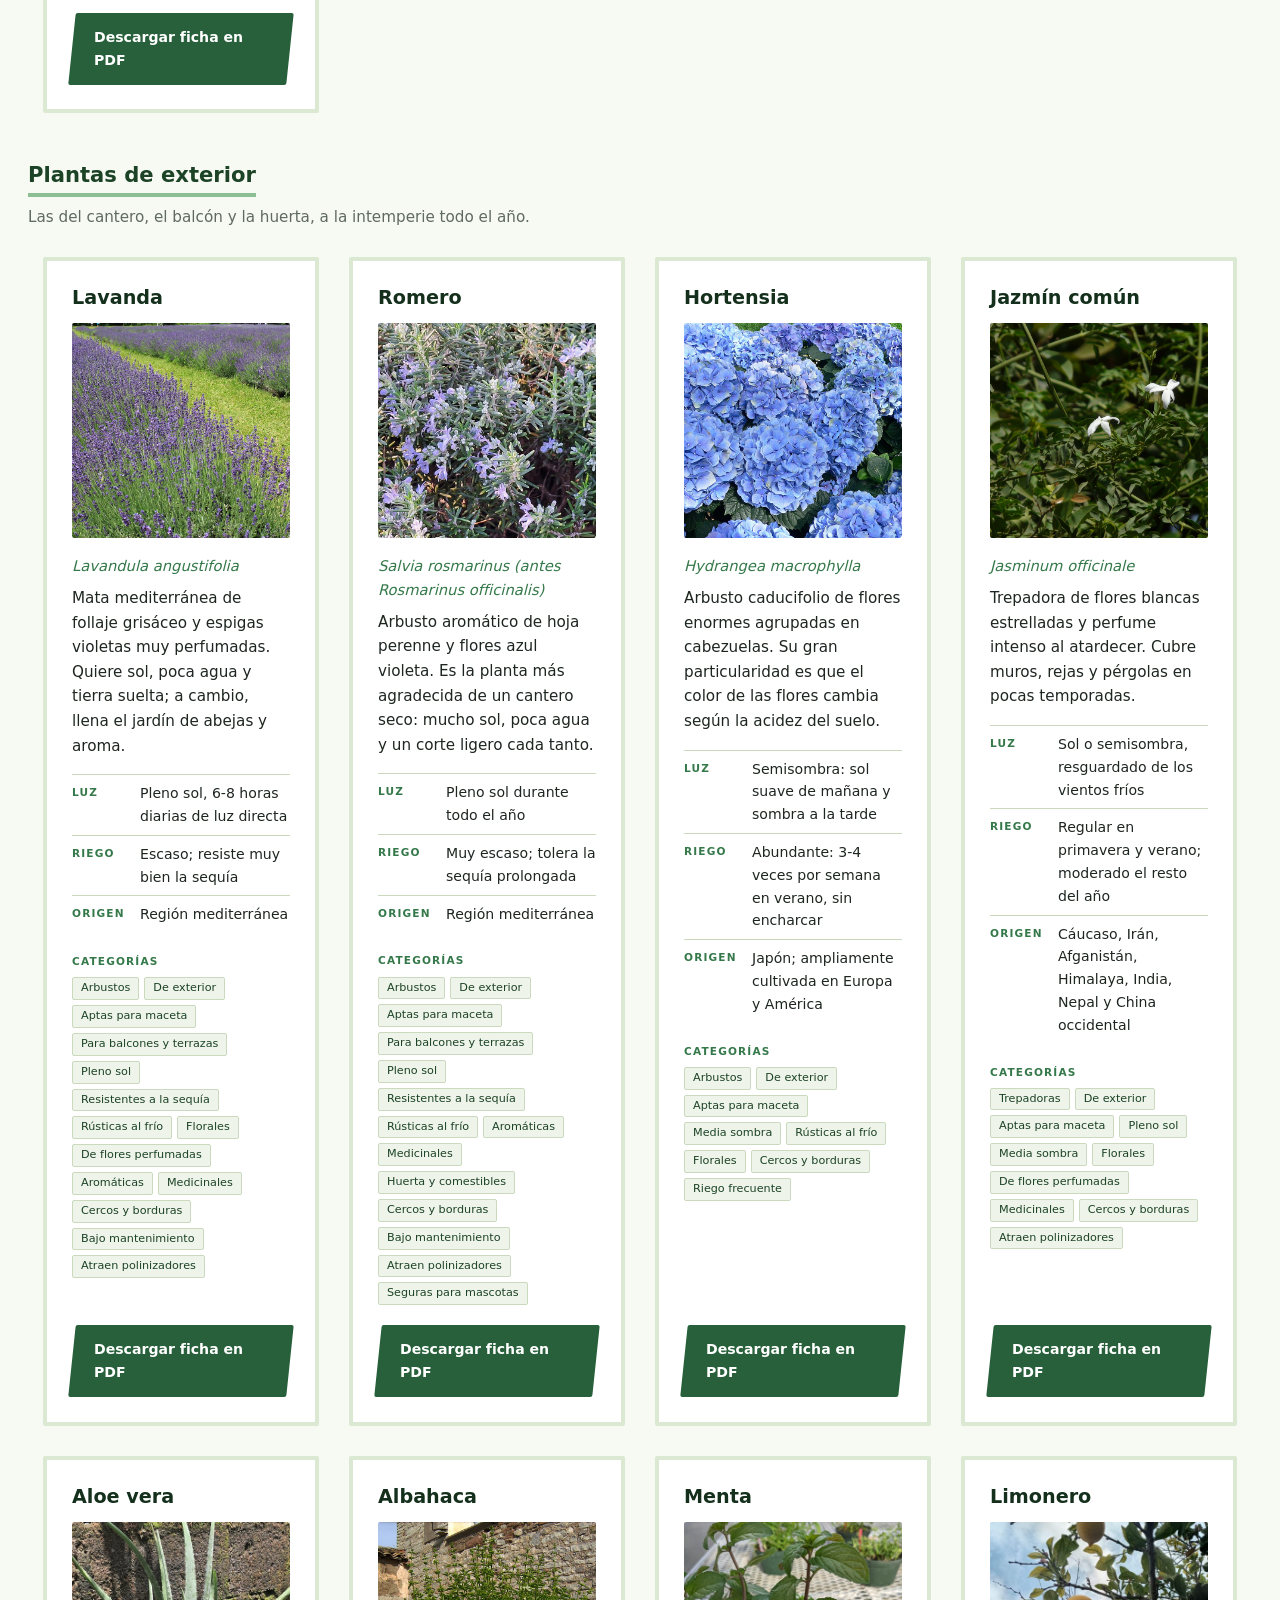
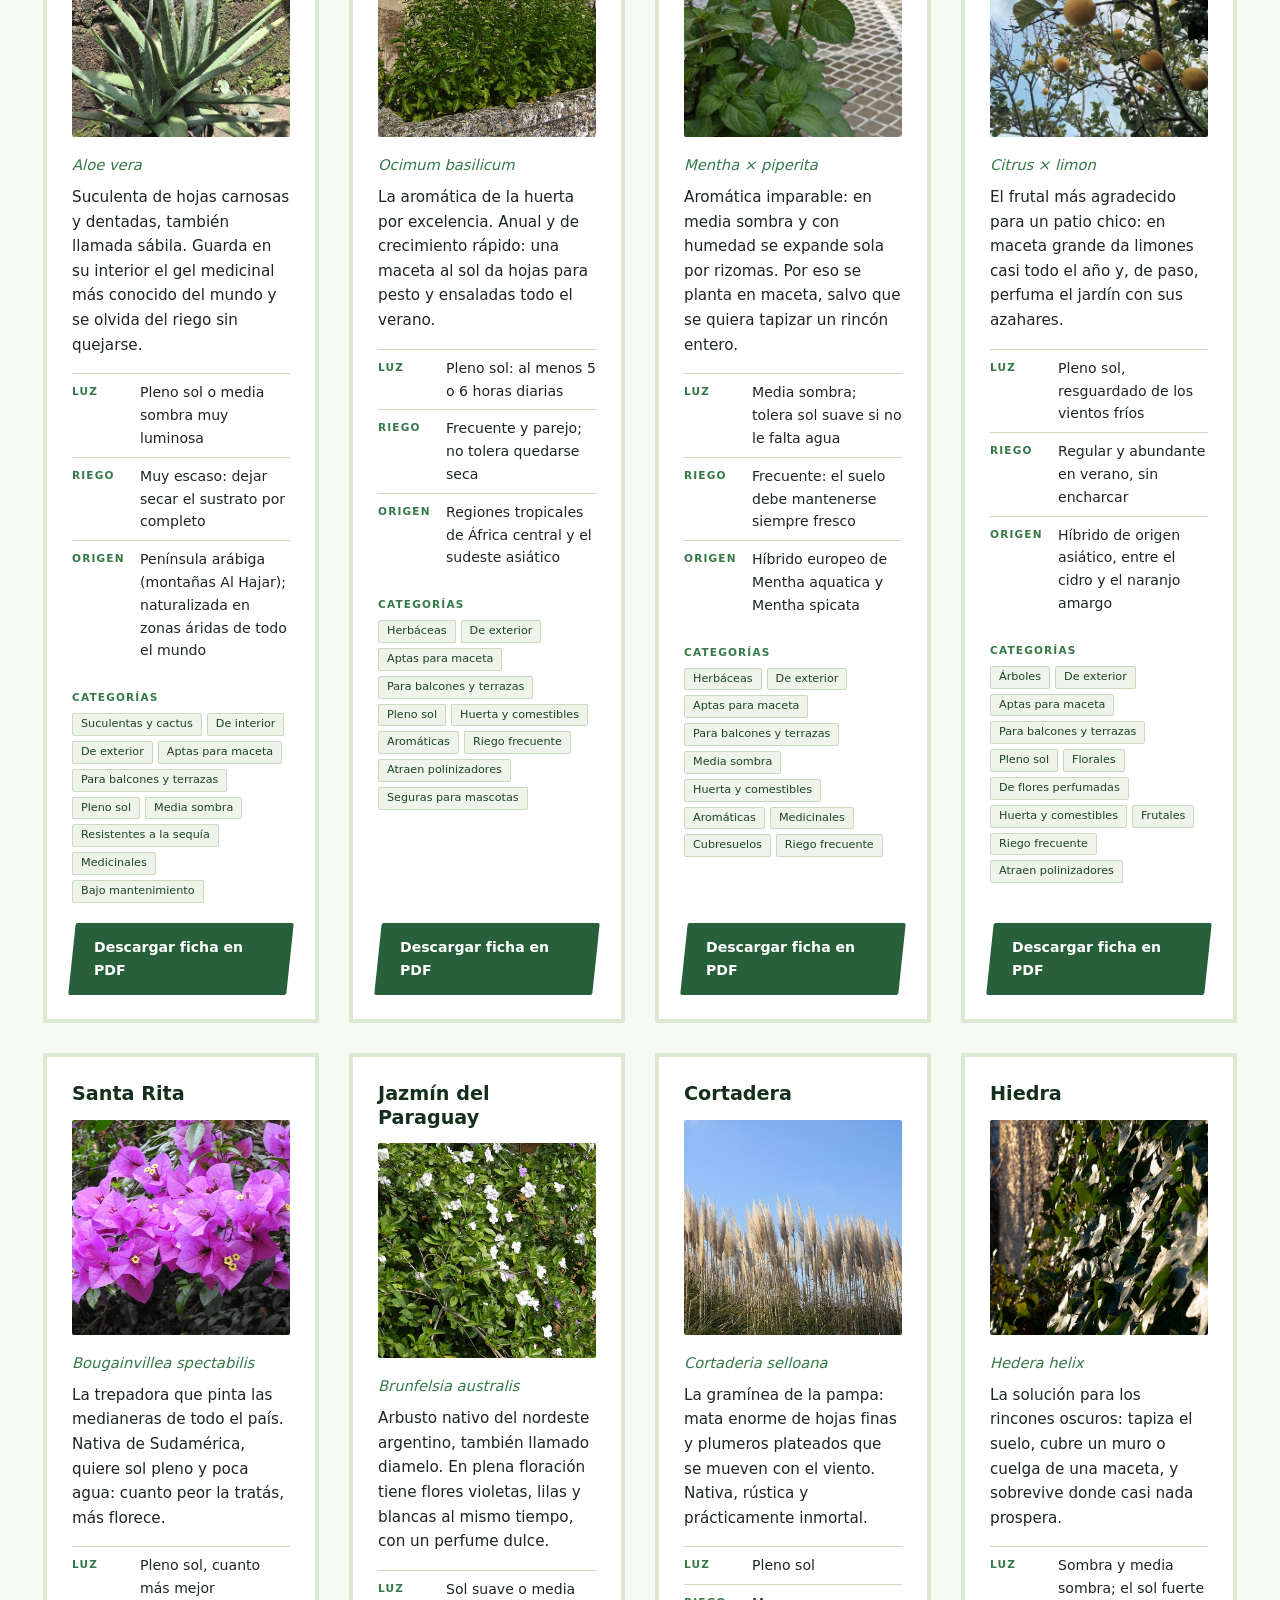
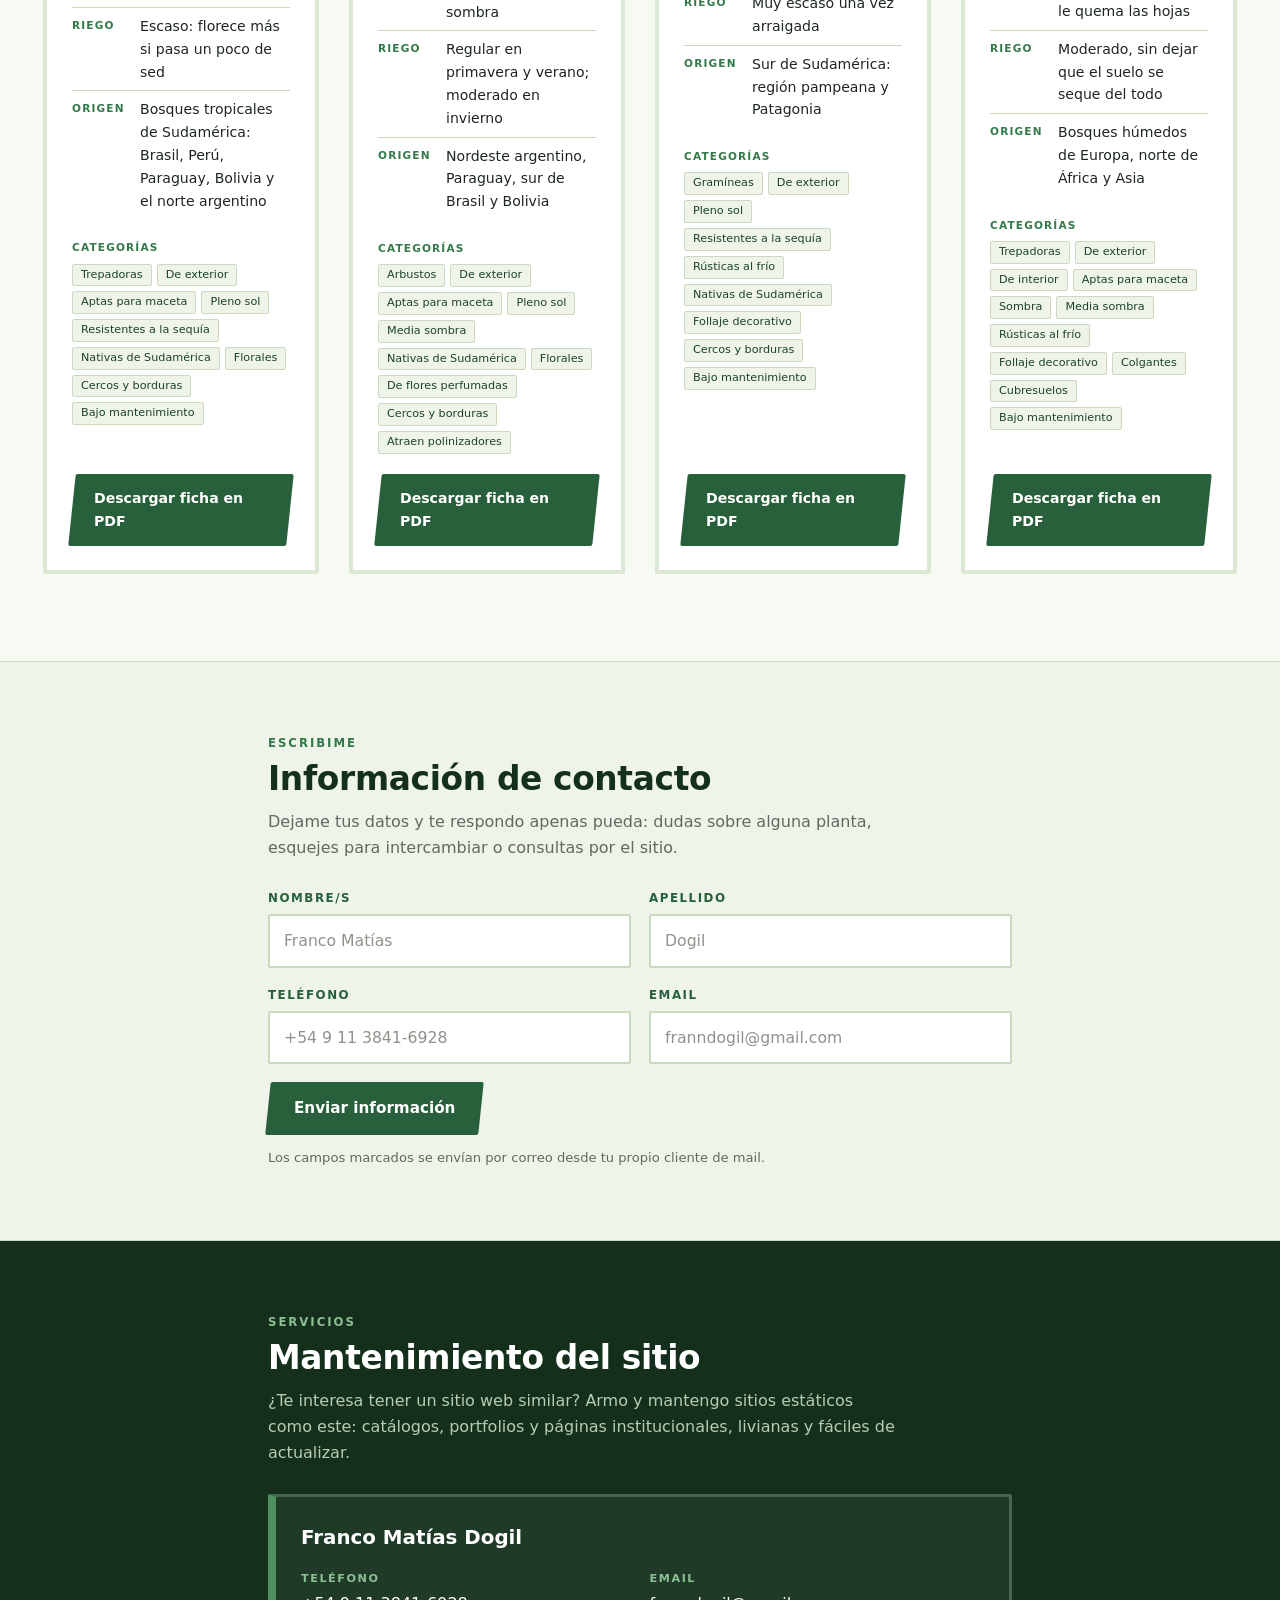
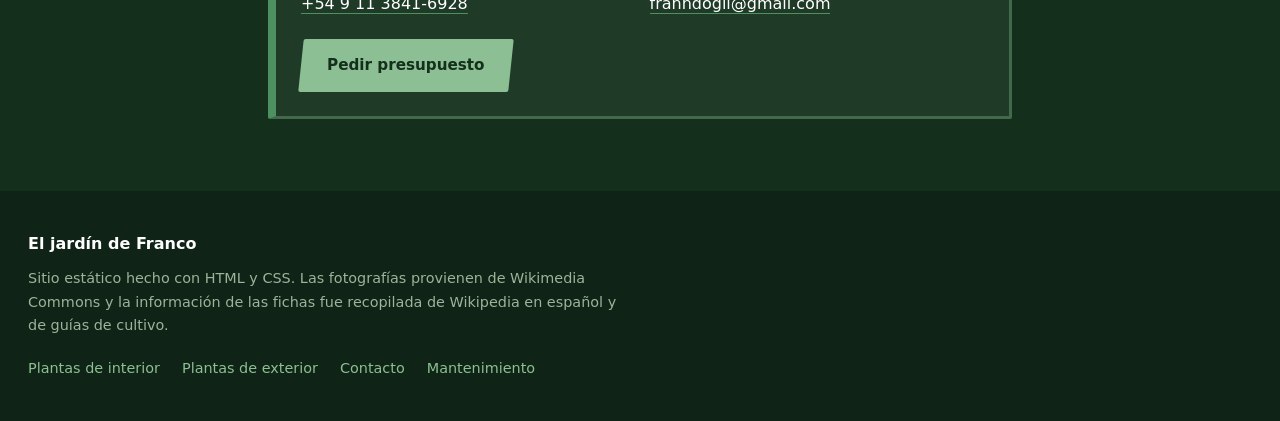
==== commit a0ab5eb1: "feat: Creación de versión 2" ====
--- a/actividad-1/sitio-web-desarrollado-con-claude/index.html
+++ b/actividad-1/sitio-web-desarrollado-con-claude/index.html
@@ -3,7 +3,7 @@
 <head>
   <meta charset="UTF-8">
   <meta name="viewport" content="width=device-width, initial-scale=1">
-  <meta name="description" content="Sitio estático con las plantas de interior y de exterior que cultivo en mi jardín, con una ficha en PDF para descargar de cada una.">
+  <meta name="description" content="Catálogo estático de las plantas que cultivo en mi jardín, clasificadas por tipo, ubicación, luz, clima, uso y cuidados, con una ficha en PDF para descargar de cada una.">
   <title>El jardín de Franco · Plantas de interior y de exterior</title>
   <link rel="stylesheet" href="estilosIA.css">
 </head>
@@ -47,9 +47,10 @@
       <p class="portada-volanta">Jardín particular · Buenos Aires</p>
       <h1>Las plantas que cultivo en mi jardín</h1>
       <p class="portada-texto">
-        Ocho plantas que tengo en casa, divididas entre las que viven puertas adentro y
-        las que están en el cantero. De cada una vas a encontrar una foto, sus cuidados
-        básicos y una ficha completa en PDF para descargar.
+        Diecisiete plantas que tengo en casa: las de adentro, las del cantero, las de la
+        huerta y las que trepan por la medianera. De cada una vas a encontrar una foto,
+        sus cuidados básicos, las categorías a las que pertenece y una ficha completa
+        en PDF para descargar.
       </p>
       <p class="portada-acciones">
         <a class="boton" href="#plantas"><span>Ver las plantas</span></a>
@@ -59,69 +60,194 @@
   </section>
 
   <!-- ============================= PLANTAS =============================
-       Filtro por categoría 100 % estático: tres radio buttons ocultos
-       (#cat-todas, #cat-interior, #cat-exterior) y una lista desplegable
-       hecha con el elemento details. Cada opción es una etiqueta label
-       que marca su radio, y el CSS oculta el grupo que no corresponde. -->
+       Filtro por categoría 100 % estático: un radio button oculto por
+       categoría y una lista desplegable hecha con el elemento details.
+       Cada opción es una etiqueta label que marca su radio y el CSS
+       oculta las tarjetas que no pertenecen a esa categoría. El bloque
+       de abajo lo genera gen-catalogo.js a partir de datos.js. -->
   <main>
   <section class="seccion" id="plantas">
     <div class="contenedor">
       <p class="volanta">Catálogo</p>
       <h2>Plantas</h2>
       <p class="seccion-intro">
-        Elegí una categoría en la lista desplegable para ver solo las plantas de interior
-        o solo las de exterior. Cada tarjeta tiene el enlace a su ficha en PDF.
+        Elegí una categoría en la lista desplegable para filtrar el catálogo. Las categorías
+        están agrupadas por tipo de planta, ubicación, luz, clima, uso, papel en el jardín y
+        cuidados: una misma planta puede pertenecer a varias a la vez. El filtro busca en todo
+        el catálogo, sin importar en qué bloque esté la tarjeta.
       </p>
 
+      <!-- CATALOGO:INICIO -->
       <div class="filtro-bloque">
 
-        <input class="filtro-radio" type="radio" name="categoria" id="cat-todas" checked>
-        <input class="filtro-radio" type="radio" name="categoria" id="cat-interior">
-        <input class="filtro-radio" type="radio" name="categoria" id="cat-exterior">
+        <input class="filtro-radio" type="radio" name="categoria" id="f-todas" checked>
+        <input class="filtro-radio" type="radio" name="categoria" id="f-herbaceas">
+        <input class="filtro-radio" type="radio" name="categoria" id="f-arbustos">
+        <input class="filtro-radio" type="radio" name="categoria" id="f-arboles">
+        <input class="filtro-radio" type="radio" name="categoria" id="f-trepadoras">
+        <input class="filtro-radio" type="radio" name="categoria" id="f-suculentas">
+        <input class="filtro-radio" type="radio" name="categoria" id="f-helechos">
+        <input class="filtro-radio" type="radio" name="categoria" id="f-gramineas">
+        <input class="filtro-radio" type="radio" name="categoria" id="f-interior">
+        <input class="filtro-radio" type="radio" name="categoria" id="f-exterior">
+        <input class="filtro-radio" type="radio" name="categoria" id="f-maceta">
+        <input class="filtro-radio" type="radio" name="categoria" id="f-balcon">
+        <input class="filtro-radio" type="radio" name="categoria" id="f-sol">
+        <input class="filtro-radio" type="radio" name="categoria" id="f-media-sombra">
+        <input class="filtro-radio" type="radio" name="categoria" id="f-sombra">
+        <input class="filtro-radio" type="radio" name="categoria" id="f-tropicales">
+        <input class="filtro-radio" type="radio" name="categoria" id="f-rusticas">
+        <input class="filtro-radio" type="radio" name="categoria" id="f-sequia">
+        <input class="filtro-radio" type="radio" name="categoria" id="f-nativas">
+        <input class="filtro-radio" type="radio" name="categoria" id="f-florales">
+        <input class="filtro-radio" type="radio" name="categoria" id="f-perfumadas">
+        <input class="filtro-radio" type="radio" name="categoria" id="f-follaje">
+        <input class="filtro-radio" type="radio" name="categoria" id="f-aromaticas">
+        <input class="filtro-radio" type="radio" name="categoria" id="f-medicinales">
+        <input class="filtro-radio" type="radio" name="categoria" id="f-comestibles">
+        <input class="filtro-radio" type="radio" name="categoria" id="f-frutales">
+        <input class="filtro-radio" type="radio" name="categoria" id="f-cercos">
+        <input class="filtro-radio" type="radio" name="categoria" id="f-cubresuelos">
+        <input class="filtro-radio" type="radio" name="categoria" id="f-colgantes">
+        <input class="filtro-radio" type="radio" name="categoria" id="f-bajo-mantenimiento">
+        <input class="filtro-radio" type="radio" name="categoria" id="f-riego-frecuente">
+        <input class="filtro-radio" type="radio" name="categoria" id="f-pet-safe">
+        <input class="filtro-radio" type="radio" name="categoria" id="f-polinizadores">
 
         <details class="filtro">
           <summary class="filtro-boton">
             <span class="filtro-etiqueta">Categoría</span>
             <span class="filtro-valor">
               <span class="valor valor-todas">Todas las plantas</span>
-              <span class="valor valor-interior">Plantas de interior</span>
-              <span class="valor valor-exterior">Plantas de exterior</span>
+              <span class="valor valor-herbaceas">Herbáceas</span>
+              <span class="valor valor-arbustos">Arbustos</span>
+              <span class="valor valor-arboles">Árboles</span>
+              <span class="valor valor-trepadoras">Trepadoras</span>
+              <span class="valor valor-suculentas">Suculentas y cactus</span>
+              <span class="valor valor-helechos">Helechos</span>
+              <span class="valor valor-gramineas">Gramíneas</span>
+              <span class="valor valor-interior">De interior</span>
+              <span class="valor valor-exterior">De exterior</span>
+              <span class="valor valor-maceta">Aptas para maceta</span>
+              <span class="valor valor-balcon">Para balcones y terrazas</span>
+              <span class="valor valor-sol">Pleno sol</span>
+              <span class="valor valor-media-sombra">Media sombra</span>
+              <span class="valor valor-sombra">Sombra</span>
+              <span class="valor valor-tropicales">Tropicales</span>
+              <span class="valor valor-rusticas">Rústicas al frío</span>
+              <span class="valor valor-sequia">Resistentes a la sequía</span>
+              <span class="valor valor-nativas">Nativas de Sudamérica</span>
+              <span class="valor valor-florales">Florales</span>
+              <span class="valor valor-perfumadas">De flores perfumadas</span>
+              <span class="valor valor-follaje">Follaje decorativo</span>
+              <span class="valor valor-aromaticas">Aromáticas</span>
+              <span class="valor valor-medicinales">Medicinales</span>
+              <span class="valor valor-comestibles">Huerta y comestibles</span>
+              <span class="valor valor-frutales">Frutales</span>
+              <span class="valor valor-cercos">Cercos y borduras</span>
+              <span class="valor valor-cubresuelos">Cubresuelos</span>
+              <span class="valor valor-colgantes">Colgantes</span>
+              <span class="valor valor-bajo-mantenimiento">Bajo mantenimiento</span>
+              <span class="valor valor-riego-frecuente">Riego frecuente</span>
+              <span class="valor valor-pet-safe">Seguras para mascotas</span>
+              <span class="valor valor-polinizadores">Atraen polinizadores</span>
             </span>
             <span class="filtro-flecha" aria-hidden="true"></span>
           </summary>
 
-          <ul class="filtro-opciones">
-            <li><label for="cat-todas">Todas las plantas <span class="cantidad">8</span></label></li>
-            <li><label for="cat-interior">Plantas de interior <span class="cantidad">4</span></label></li>
-            <li><label for="cat-exterior">Plantas de exterior <span class="cantidad">4</span></label></li>
+          <div class="filtro-opciones">
+          <ul class="filtro-lista">
+            <li><label for="f-todas">Todas las plantas <span class="cantidad">17</span></label></li>
           </ul>
+          <p class="filtro-eje">Tipo de planta<span>Qué es botánicamente y qué porte tiene</span></p>
+          <ul class="filtro-lista">
+            <li><label for="f-herbaceas">Herbáceas <span class="cantidad">3</span></label></li>
+            <li><label for="f-arbustos">Arbustos <span class="cantidad">4</span></label></li>
+            <li><label for="f-arboles">Árboles <span class="cantidad">1</span></label></li>
+            <li><label for="f-trepadoras">Trepadoras <span class="cantidad">5</span></label></li>
+            <li><label for="f-suculentas">Suculentas y cactus <span class="cantidad">2</span></label></li>
+            <li><label for="f-helechos">Helechos <span class="cantidad">1</span></label></li>
+            <li><label for="f-gramineas">Gramíneas <span class="cantidad">1</span></label></li>
+          </ul>
+          <p class="filtro-eje">Dónde ubicarla<span>Dónde puede vivir, no solo dónde la tengo yo</span></p>
+          <ul class="filtro-lista">
+            <li><label for="f-interior">De interior <span class="cantidad">7</span></label></li>
+            <li><label for="f-exterior">De exterior <span class="cantidad">14</span></label></li>
+            <li><label for="f-maceta">Aptas para maceta <span class="cantidad">16</span></label></li>
+            <li><label for="f-balcon">Para balcones y terrazas <span class="cantidad">8</span></label></li>
+          </ul>
+          <p class="filtro-eje">Luz que necesita<span>Horas y tipo de luz para que prospere</span></p>
+          <ul class="filtro-lista">
+            <li><label for="f-sol">Pleno sol <span class="cantidad">9</span></label></li>
+            <li><label for="f-media-sombra">Media sombra <span class="cantidad">11</span></label></li>
+            <li><label for="f-sombra">Sombra <span class="cantidad">5</span></label></li>
+          </ul>
+          <p class="filtro-eje">Clima y resistencia<span>Qué tolera y de dónde viene</span></p>
+          <ul class="filtro-lista">
+            <li><label for="f-tropicales">Tropicales <span class="cantidad">3</span></label></li>
+            <li><label for="f-rusticas">Rústicas al frío <span class="cantidad">5</span></label></li>
+            <li><label for="f-sequia">Resistentes a la sequía <span class="cantidad">6</span></label></li>
+            <li><label for="f-nativas">Nativas de Sudamérica <span class="cantidad">3</span></label></li>
+          </ul>
+          <p class="filtro-eje">Uso y aprovechamiento<span>Para qué se cultiva</span></p>
+          <ul class="filtro-lista">
+            <li><label for="f-florales">Florales <span class="cantidad">6</span></label></li>
+            <li class="opcion-sub"><label for="f-perfumadas">De flores perfumadas <span class="cantidad">4</span></label></li>
+            <li><label for="f-follaje">Follaje decorativo <span class="cantidad">7</span></label></li>
+            <li><label for="f-aromaticas">Aromáticas <span class="cantidad">4</span></label></li>
+            <li><label for="f-medicinales">Medicinales <span class="cantidad">5</span></label></li>
+            <li><label for="f-comestibles">Huerta y comestibles <span class="cantidad">4</span></label></li>
+            <li class="opcion-sub"><label for="f-frutales">Frutales <span class="cantidad">1</span></label></li>
+          </ul>
+          <p class="filtro-eje">Uso en el jardín<span>Qué papel cumple en el diseño del espacio</span></p>
+          <ul class="filtro-lista">
+            <li><label for="f-cercos">Cercos y borduras <span class="cantidad">7</span></label></li>
+            <li><label for="f-cubresuelos">Cubresuelos <span class="cantidad">3</span></label></li>
+            <li><label for="f-colgantes">Colgantes <span class="cantidad">4</span></label></li>
+          </ul>
+          <p class="filtro-eje">Cuidados y compañía<span>Cuánto trabajo dan y con quién conviven</span></p>
+          <ul class="filtro-lista">
+            <li><label for="f-bajo-mantenimiento">Bajo mantenimiento <span class="cantidad">9</span></label></li>
+            <li><label for="f-riego-frecuente">Riego frecuente <span class="cantidad">5</span></label></li>
+            <li><label for="f-pet-safe">Seguras para mascotas <span class="cantidad">4</span></label></li>
+            <li><label for="f-polinizadores">Atraen polinizadores <span class="cantidad">6</span></label></li>
+          </ul>
+          </div>
         </details>
 
         <div class="catalogo">
 
-          <!-- ---------------- PLANTAS DE INTERIOR ---------------- -->
           <section class="grupo grupo-interior" id="plantas-interior">
             <header class="grupo-titulo">
               <h3>Plantas de interior</h3>
-              <p>Viven adentro todo el año, con luz indirecta y riegos espaciados.</p>
+              <p>Las que viven puertas adentro todo el año, con luz indirecta y riegos espaciados.</p>
             </header>
 
             <div class="grilla">
 
-              <article class="card">
+              <article class="card c-trepadoras c-interior c-maceta c-media-sombra c-sombra c-tropicales c-follaje c-colgantes c-bajo-mantenimiento">
                 <h4 class="card-nombre">Potus</h4>
                 <img class="card-img" src="imágenes/potus.jpg" loading="lazy"
                      alt="Guías de potus con hojas acorazonadas verdes y amarillas">
                 <div class="card-info">
                   <p class="card-cientifico">Epipremnum aureum</p>
-                  <p class="card-texto">
-                    Trepadora de hojas acorazonadas y variegadas, famosa por ser prácticamente
-                    indestructible. Crece en agua o en tierra y, con un tutor, supera los dos metros.
-                  </p>
-                  <ul class="card-datos">
-                    <li><span>Luz</span> Media indirecta</li>
-                    <li><span>Riego</span> Cuando los primeros 2-3 cm del sustrato están secos</li>
-                    <li><span>Origen</span> Sudeste asiático</li>
+                  <p class="card-texto">Trepadora de hojas acorazonadas y variegadas, famosa por ser prácticamente indestructible. Crece en agua o en tierra y, con un tutor, supera los dos metros.</p>
+                  <ul class="card-datos">
+                    <li><span>Luz</span> Luz media indirecta; tolera zonas poco iluminadas</li>
+                    <li><span>Riego</span> Moderado: regar cuando los 2-3 cm superiores del sustrato estén secos</li>
+                    <li><span>Origen</span> Sudeste asiático (Malasia, Indonesia) y Nueva Guinea</li>
+                  </ul>
+                  <p class="card-etiquetas-titulo">Categorías</p>
+                  <ul class="card-etiquetas">
+              <li>Trepadoras</li>
+              <li>De interior</li>
+              <li>Aptas para maceta</li>
+              <li>Media sombra</li>
+              <li>Sombra</li>
+              <li>Tropicales</li>
+              <li>Follaje decorativo</li>
+              <li>Colgantes</li>
+              <li>Bajo mantenimiento</li>
                   </ul>
                 </div>
                 <a class="boton boton-pdf" href="info/potus.pdf" download>
@@ -129,20 +255,30 @@
                 </a>
               </article>
 
-              <article class="card">
+              <article class="card c-suculentas c-interior c-exterior c-maceta c-balcon c-media-sombra c-sombra c-sequia c-follaje c-bajo-mantenimiento">
                 <h4 class="card-nombre">Lengua de suegra</h4>
                 <img class="card-img" src="imágenes/lengua-de-suegra.jpg" loading="lazy"
                      alt="Lengua de suegra en maceta, con hojas erectas y jaspeadas">
                 <div class="card-info">
-                  <p class="card-cientifico">Dracaena trifasciata</p>
-                  <p class="card-texto">
-                    Semisuculenta de hojas erectas, rígidas y jaspeadas. Aguanta el aire seco,
-                    la poca luz y los olvidos de riego mejor que cualquier otra planta de interior.
-                  </p>
-                  <ul class="card-datos">
-                    <li><span>Luz</span> De semisombra a luz intensa</li>
-                    <li><span>Riego</span> Escaso, dejando secar el sustrato por completo</li>
-                    <li><span>Origen</span> África tropical occidental</li>
+                  <p class="card-cientifico">Dracaena trifasciata (sin. Sansevieria trifasciata)</p>
+                  <p class="card-texto">Planta semisuculenta de hojas erectas, rígidas y jaspeadas. Aguanta el aire seco, la poca luz y los olvidos de riego mejor que ninguna otra planta de interior.</p>
+                  <ul class="card-datos">
+                    <li><span>Luz</span> Se adapta desde la semisombra hasta la luz intensa</li>
+                    <li><span>Riego</span> Escaso: dejar secar por completo el sustrato entre riegos</li>
+                    <li><span>Origen</span> África tropical occidental, desde Nigeria hasta la R. D. del Congo</li>
+                  </ul>
+                  <p class="card-etiquetas-titulo">Categorías</p>
+                  <ul class="card-etiquetas">
+              <li>Suculentas y cactus</li>
+              <li>De interior</li>
+              <li>De exterior</li>
+              <li>Aptas para maceta</li>
+              <li>Para balcones y terrazas</li>
+              <li>Media sombra</li>
+              <li>Sombra</li>
+              <li>Resistentes a la sequía</li>
+              <li>Follaje decorativo</li>
+              <li>Bajo mantenimiento</li>
                   </ul>
                 </div>
                 <a class="boton boton-pdf" href="info/lengua-de-suegra.pdf" download>
@@ -150,20 +286,26 @@
                 </a>
               </article>
 
-              <article class="card">
+              <article class="card c-trepadoras c-interior c-maceta c-media-sombra c-tropicales c-follaje">
                 <h4 class="card-nombre">Costilla de Adán</h4>
                 <img class="card-img" src="imágenes/costilla-de-adan.jpg" loading="lazy"
                      alt="Hojas grandes y perforadas de costilla de Adán">
                 <div class="card-info">
                   <p class="card-cientifico">Monstera deliciosa</p>
-                  <p class="card-texto">
-                    Trepadora tropical de hojas enormes, perforadas y brillantes. Con un tutor de
-                    musgo se convierte en la planta más escenográfica de la casa.
-                  </p>
-                  <ul class="card-datos">
-                    <li><span>Luz</span> Indirecta abundante, nunca sol del mediodía</li>
-                    <li><span>Riego</span> Regular, sin encharcar</li>
-                    <li><span>Origen</span> Selvas de México a Argentina</li>
+                  <p class="card-texto">Trepadora tropical de hojas enormes, perforadas y brillantes. Es la planta de interior más escenográfica del jardín: con un tutor de musgo puede superar los dos metros.</p>
+                  <ul class="card-datos">
+                    <li><span>Luz</span> Luz indirecta abundante; nunca sol directo del mediodía</li>
+                    <li><span>Riego</span> Regular, manteniendo el sustrato apenas húmedo, sin encharcar</li>
+                    <li><span>Origen</span> Selvas tropicales desde el centro y sur de México hasta el norte de Argentina</li>
+                  </ul>
+                  <p class="card-etiquetas-titulo">Categorías</p>
+                  <ul class="card-etiquetas">
+              <li>Trepadoras</li>
+              <li>De interior</li>
+              <li>Aptas para maceta</li>
+              <li>Media sombra</li>
+              <li>Tropicales</li>
+              <li>Follaje decorativo</li>
                   </ul>
                 </div>
                 <a class="boton boton-pdf" href="info/costilla-de-adan.pdf" download>
@@ -171,23 +313,66 @@
                 </a>
               </article>
 
-              <article class="card">
+              <article class="card c-herbaceas c-interior c-exterior c-maceta c-balcon c-media-sombra c-sombra c-follaje c-colgantes c-cubresuelos c-bajo-mantenimiento c-pet-safe">
                 <h4 class="card-nombre">Cinta</h4>
                 <img class="card-img" src="imágenes/cinta.jpg" loading="lazy"
                      alt="Mata de cinta con hojas largas de borde blanco y estolones">
                 <div class="card-info">
                   <p class="card-cientifico">Chlorophytum comosum</p>
-                  <p class="card-texto">
-                    También llamada malamadre o lazo de amor. De la roseta central salen estolones
-                    colgantes con hijuelos que enraízan solos: una maceta se convierte en diez.
-                  </p>
-                  <ul class="card-datos">
-                    <li><span>Luz</span> Media, sin sol directo</li>
-                    <li><span>Riego</span> Medio, más frecuente en verano</li>
+                  <p class="card-texto">También llamada malamadre o lazo de amor. De la roseta central salen estolones colgantes con hijuelos que enraízan solos: una maceta se convierte en diez.</p>
+                  <ul class="card-datos">
+                    <li><span>Luz</span> Luz media; ni sombra profunda ni sol directo</li>
+                    <li><span>Riego</span> Medio, aumentando la frecuencia en verano</li>
                     <li><span>Origen</span> Sudáfrica</li>
                   </ul>
+                  <p class="card-etiquetas-titulo">Categorías</p>
+                  <ul class="card-etiquetas">
+              <li>Herbáceas</li>
+              <li>De interior</li>
+              <li>De exterior</li>
+              <li>Aptas para maceta</li>
+              <li>Para balcones y terrazas</li>
+              <li>Media sombra</li>
+              <li>Sombra</li>
+              <li>Follaje decorativo</li>
+              <li>Colgantes</li>
+              <li>Cubresuelos</li>
+              <li>Bajo mantenimiento</li>
+              <li>Seguras para mascotas</li>
+                  </ul>
                 </div>
                 <a class="boton boton-pdf" href="info/cinta.pdf" download>
+                  <span>Descargar ficha en PDF</span>
+                </a>
+              </article>
+
+              <article class="card c-helechos c-interior c-maceta c-sombra c-media-sombra c-tropicales c-follaje c-colgantes c-riego-frecuente c-pet-safe">
+                <h4 class="card-nombre">Helecho serrucho</h4>
+                <img class="card-img" src="imágenes/helecho-serrucho.jpg" loading="lazy"
+                     alt="Frondes arqueadas y aserradas de helecho serrucho">
+                <div class="card-info">
+                  <p class="card-cientifico">Nephrolepis exaltata</p>
+                  <p class="card-texto">El helecho de interior por excelencia: frondes arqueadas de un verde fresco que caen desde una maceta colgante. Pide sombra, humedad y nada de sol directo.</p>
+                  <ul class="card-datos">
+                    <li><span>Luz</span> Sombra o media sombra; el sol directo lo quema</li>
+                    <li><span>Riego</span> Frecuente: el sustrato nunca debe secarse por completo</li>
+                    <li><span>Origen</span> Bosques húmedos y pantanos de las regiones tropicales de todo el mundo</li>
+                  </ul>
+                  <p class="card-etiquetas-titulo">Categorías</p>
+                  <ul class="card-etiquetas">
+              <li>Helechos</li>
+              <li>De interior</li>
+              <li>Aptas para maceta</li>
+              <li>Sombra</li>
+              <li>Media sombra</li>
+              <li>Tropicales</li>
+              <li>Follaje decorativo</li>
+              <li>Colgantes</li>
+              <li>Riego frecuente</li>
+              <li>Seguras para mascotas</li>
+                  </ul>
+                </div>
+                <a class="boton boton-pdf" href="info/helecho-serrucho.pdf" download>
                   <span>Descargar ficha en PDF</span>
                 </a>
               </article>
@@ -195,71 +380,106 @@
             </div>
           </section>
 
-          <!-- ---------------- PLANTAS DE EXTERIOR ---------------- -->
           <section class="grupo grupo-exterior" id="plantas-exterior">
             <header class="grupo-titulo">
               <h3>Plantas de exterior</h3>
-              <p>Están en el cantero y en macetas al sol, aguantando lluvia, viento y heladas.</p>
+              <p>Las del cantero, el balcón y la huerta, a la intemperie todo el año.</p>
             </header>
 
             <div class="grilla">
 
-              <article class="card">
+              <article class="card c-arbustos c-exterior c-maceta c-balcon c-sol c-sequia c-rusticas c-florales c-perfumadas c-aromaticas c-medicinales c-cercos c-bajo-mantenimiento c-polinizadores">
                 <h4 class="card-nombre">Lavanda</h4>
                 <img class="card-img" src="imágenes/lavanda.jpg" loading="lazy"
                      alt="Hileras de lavanda en flor con espigas violetas">
                 <div class="card-info">
                   <p class="card-cientifico">Lavandula angustifolia</p>
-                  <p class="card-texto">
-                    Mata mediterránea de follaje grisáceo y espigas violetas muy perfumadas. Quiere
-                    sol, poca agua y tierra suelta; a cambio, llena el jardín de abejas y aroma.
-                  </p>
-                  <ul class="card-datos">
-                    <li><span>Luz</span> Pleno sol, 6 a 8 horas diarias</li>
+                  <p class="card-texto">Mata mediterránea de follaje grisáceo y espigas violetas muy perfumadas. Quiere sol, poca agua y tierra suelta; a cambio, llena el jardín de abejas y aroma.</p>
+                  <ul class="card-datos">
+                    <li><span>Luz</span> Pleno sol, 6-8 horas diarias de luz directa</li>
                     <li><span>Riego</span> Escaso; resiste muy bien la sequía</li>
                     <li><span>Origen</span> Región mediterránea</li>
                   </ul>
+                  <p class="card-etiquetas-titulo">Categorías</p>
+                  <ul class="card-etiquetas">
+              <li>Arbustos</li>
+              <li>De exterior</li>
+              <li>Aptas para maceta</li>
+              <li>Para balcones y terrazas</li>
+              <li>Pleno sol</li>
+              <li>Resistentes a la sequía</li>
+              <li>Rústicas al frío</li>
+              <li>Florales</li>
+              <li>De flores perfumadas</li>
+              <li>Aromáticas</li>
+              <li>Medicinales</li>
+              <li>Cercos y borduras</li>
+              <li>Bajo mantenimiento</li>
+              <li>Atraen polinizadores</li>
+                  </ul>
                 </div>
                 <a class="boton boton-pdf" href="info/lavanda.pdf" download>
                   <span>Descargar ficha en PDF</span>
                 </a>
               </article>
 
-              <article class="card">
+              <article class="card c-arbustos c-exterior c-maceta c-balcon c-sol c-sequia c-rusticas c-aromaticas c-medicinales c-comestibles c-cercos c-bajo-mantenimiento c-polinizadores c-pet-safe">
                 <h4 class="card-nombre">Romero</h4>
                 <img class="card-img" src="imágenes/romero.jpg" loading="lazy"
                      alt="Mata de romero en flor con pequeñas flores azul violeta">
                 <div class="card-info">
-                  <p class="card-cientifico">Salvia rosmarinus</p>
-                  <p class="card-texto">
-                    Arbusto aromático de hoja perenne y flores azul violeta. La planta más agradecida
-                    de un cantero seco: mucho sol, poca agua y un corte ligero cada tanto.
-                  </p>
-                  <ul class="card-datos">
-                    <li><span>Luz</span> Pleno sol todo el año</li>
-                    <li><span>Riego</span> Muy escaso una vez arraigado</li>
+                  <p class="card-cientifico">Salvia rosmarinus (antes Rosmarinus officinalis)</p>
+                  <p class="card-texto">Arbusto aromático de hoja perenne y flores azul violeta. Es la planta más agradecida de un cantero seco: mucho sol, poca agua y un corte ligero cada tanto.</p>
+                  <ul class="card-datos">
+                    <li><span>Luz</span> Pleno sol durante todo el año</li>
+                    <li><span>Riego</span> Muy escaso; tolera la sequía prolongada</li>
                     <li><span>Origen</span> Región mediterránea</li>
                   </ul>
+                  <p class="card-etiquetas-titulo">Categorías</p>
+                  <ul class="card-etiquetas">
+              <li>Arbustos</li>
+              <li>De exterior</li>
+              <li>Aptas para maceta</li>
+              <li>Para balcones y terrazas</li>
+              <li>Pleno sol</li>
+              <li>Resistentes a la sequía</li>
+              <li>Rústicas al frío</li>
+              <li>Aromáticas</li>
+              <li>Medicinales</li>
+              <li>Huerta y comestibles</li>
+              <li>Cercos y borduras</li>
+              <li>Bajo mantenimiento</li>
+              <li>Atraen polinizadores</li>
+              <li>Seguras para mascotas</li>
+                  </ul>
                 </div>
                 <a class="boton boton-pdf" href="info/romero.pdf" download>
                   <span>Descargar ficha en PDF</span>
                 </a>
               </article>
 
-              <article class="card">
+              <article class="card c-arbustos c-exterior c-maceta c-media-sombra c-rusticas c-florales c-cercos c-riego-frecuente">
                 <h4 class="card-nombre">Hortensia</h4>
                 <img class="card-img" src="imágenes/hortensia.jpg" loading="lazy"
                      alt="Hortensias con grandes cabezuelas de flores azules">
                 <div class="card-info">
                   <p class="card-cientifico">Hydrangea macrophylla</p>
-                  <p class="card-texto">
-                    Arbusto caducifolio de cabezuelas enormes. Su particularidad es que el color de
-                    las flores cambia según la acidez del suelo: azul en suelo ácido, rosa si no lo es.
-                  </p>
-                  <ul class="card-datos">
-                    <li><span>Luz</span> Semisombra, con sol suave de mañana</li>
-                    <li><span>Riego</span> Abundante, 3 o 4 veces por semana en verano</li>
-                    <li><span>Origen</span> Japón</li>
+                  <p class="card-texto">Arbusto caducifolio de flores enormes agrupadas en cabezuelas. Su gran particularidad es que el color de las flores cambia según la acidez del suelo.</p>
+                  <ul class="card-datos">
+                    <li><span>Luz</span> Semisombra: sol suave de mañana y sombra a la tarde</li>
+                    <li><span>Riego</span> Abundante: 3-4 veces por semana en verano, sin encharcar</li>
+                    <li><span>Origen</span> Japón; ampliamente cultivada en Europa y América</li>
+                  </ul>
+                  <p class="card-etiquetas-titulo">Categorías</p>
+                  <ul class="card-etiquetas">
+              <li>Arbustos</li>
+              <li>De exterior</li>
+              <li>Aptas para maceta</li>
+              <li>Media sombra</li>
+              <li>Rústicas al frío</li>
+              <li>Florales</li>
+              <li>Cercos y borduras</li>
+              <li>Riego frecuente</li>
                   </ul>
                 </div>
                 <a class="boton boton-pdf" href="info/hortensia.pdf" download>
@@ -267,23 +487,281 @@
                 </a>
               </article>
 
-              <article class="card">
+              <article class="card c-trepadoras c-exterior c-maceta c-sol c-media-sombra c-florales c-perfumadas c-medicinales c-cercos c-polinizadores">
                 <h4 class="card-nombre">Jazmín común</h4>
                 <img class="card-img" src="imágenes/jazmin.jpg" loading="lazy"
                      alt="Flores blancas de jazmín común sobre su follaje compuesto">
                 <div class="card-info">
                   <p class="card-cientifico">Jasminum officinale</p>
-                  <p class="card-texto">
-                    Trepadora de flores blancas estrelladas y perfume intenso al atardecer. Cubre
-                    muros, rejas y pérgolas en pocas temporadas.
-                  </p>
-                  <ul class="card-datos">
-                    <li><span>Luz</span> Sol o semisombra</li>
-                    <li><span>Riego</span> Regular en primavera y verano</li>
-                    <li><span>Origen</span> Del Cáucaso al oeste de China</li>
+                  <p class="card-texto">Trepadora de flores blancas estrelladas y perfume intenso al atardecer. Cubre muros, rejas y pérgolas en pocas temporadas.</p>
+                  <ul class="card-datos">
+                    <li><span>Luz</span> Sol o semisombra, resguardado de los vientos fríos</li>
+                    <li><span>Riego</span> Regular en primavera y verano; moderado el resto del año</li>
+                    <li><span>Origen</span> Cáucaso, Irán, Afganistán, Himalaya, India, Nepal y China occidental</li>
+                  </ul>
+                  <p class="card-etiquetas-titulo">Categorías</p>
+                  <ul class="card-etiquetas">
+              <li>Trepadoras</li>
+              <li>De exterior</li>
+              <li>Aptas para maceta</li>
+              <li>Pleno sol</li>
+              <li>Media sombra</li>
+              <li>Florales</li>
+              <li>De flores perfumadas</li>
+              <li>Medicinales</li>
+              <li>Cercos y borduras</li>
+              <li>Atraen polinizadores</li>
                   </ul>
                 </div>
                 <a class="boton boton-pdf" href="info/jazmin.pdf" download>
+                  <span>Descargar ficha en PDF</span>
+                </a>
+              </article>
+
+              <article class="card c-suculentas c-interior c-exterior c-maceta c-balcon c-sol c-media-sombra c-sequia c-medicinales c-bajo-mantenimiento">
+                <h4 class="card-nombre">Aloe vera</h4>
+                <img class="card-img" src="imágenes/aloe-vera.jpg" loading="lazy"
+                     alt="Planta de aloe vera con hojas carnosas y dentadas en una maceta">
+                <div class="card-info">
+                  <p class="card-cientifico">Aloe vera</p>
+                  <p class="card-texto">Suculenta de hojas carnosas y dentadas, también llamada sábila. Guarda en su interior el gel medicinal más conocido del mundo y se olvida del riego sin quejarse.</p>
+                  <ul class="card-datos">
+                    <li><span>Luz</span> Pleno sol o media sombra muy luminosa</li>
+                    <li><span>Riego</span> Muy escaso: dejar secar el sustrato por completo</li>
+                    <li><span>Origen</span> Península arábiga (montañas Al Hajar); naturalizada en zonas áridas de todo el mundo</li>
+                  </ul>
+                  <p class="card-etiquetas-titulo">Categorías</p>
+                  <ul class="card-etiquetas">
+              <li>Suculentas y cactus</li>
+              <li>De interior</li>
+              <li>De exterior</li>
+              <li>Aptas para maceta</li>
+              <li>Para balcones y terrazas</li>
+              <li>Pleno sol</li>
+              <li>Media sombra</li>
+              <li>Resistentes a la sequía</li>
+              <li>Medicinales</li>
+              <li>Bajo mantenimiento</li>
+                  </ul>
+                </div>
+                <a class="boton boton-pdf" href="info/aloe-vera.pdf" download>
+                  <span>Descargar ficha en PDF</span>
+                </a>
+              </article>
+
+              <article class="card c-herbaceas c-exterior c-maceta c-balcon c-sol c-comestibles c-aromaticas c-riego-frecuente c-polinizadores c-pet-safe">
+                <h4 class="card-nombre">Albahaca</h4>
+                <img class="card-img" src="imágenes/albahaca.jpg" loading="lazy"
+                     alt="Mata de albahaca creciendo en una jardinera de piedra al sol">
+                <div class="card-info">
+                  <p class="card-cientifico">Ocimum basilicum</p>
+                  <p class="card-texto">La aromática de la huerta por excelencia. Anual y de crecimiento rápido: una maceta al sol da hojas para pesto y ensaladas todo el verano.</p>
+                  <ul class="card-datos">
+                    <li><span>Luz</span> Pleno sol: al menos 5 o 6 horas diarias</li>
+                    <li><span>Riego</span> Frecuente y parejo; no tolera quedarse seca</li>
+                    <li><span>Origen</span> Regiones tropicales de África central y el sudeste asiático</li>
+                  </ul>
+                  <p class="card-etiquetas-titulo">Categorías</p>
+                  <ul class="card-etiquetas">
+              <li>Herbáceas</li>
+              <li>De exterior</li>
+              <li>Aptas para maceta</li>
+              <li>Para balcones y terrazas</li>
+              <li>Pleno sol</li>
+              <li>Huerta y comestibles</li>
+              <li>Aromáticas</li>
+              <li>Riego frecuente</li>
+              <li>Atraen polinizadores</li>
+              <li>Seguras para mascotas</li>
+                  </ul>
+                </div>
+                <a class="boton boton-pdf" href="info/albahaca.pdf" download>
+                  <span>Descargar ficha en PDF</span>
+                </a>
+              </article>
+
+              <article class="card c-herbaceas c-exterior c-maceta c-balcon c-media-sombra c-comestibles c-aromaticas c-medicinales c-cubresuelos c-riego-frecuente">
+                <h4 class="card-nombre">Menta</h4>
+                <img class="card-img" src="imágenes/menta.jpg" loading="lazy"
+                     alt="Tallos de menta piperita con hojas dentadas de color verde oscuro">
+                <div class="card-info">
+                  <p class="card-cientifico">Mentha × piperita</p>
+                  <p class="card-texto">Aromática imparable: en media sombra y con humedad se expande sola por rizomas. Por eso se planta en maceta, salvo que se quiera tapizar un rincón entero.</p>
+                  <ul class="card-datos">
+                    <li><span>Luz</span> Media sombra; tolera sol suave si no le falta agua</li>
+                    <li><span>Riego</span> Frecuente: el suelo debe mantenerse siempre fresco</li>
+                    <li><span>Origen</span> Híbrido europeo de Mentha aquatica y Mentha spicata</li>
+                  </ul>
+                  <p class="card-etiquetas-titulo">Categorías</p>
+                  <ul class="card-etiquetas">
+              <li>Herbáceas</li>
+              <li>De exterior</li>
+              <li>Aptas para maceta</li>
+              <li>Para balcones y terrazas</li>
+              <li>Media sombra</li>
+              <li>Huerta y comestibles</li>
+              <li>Aromáticas</li>
+              <li>Medicinales</li>
+              <li>Cubresuelos</li>
+              <li>Riego frecuente</li>
+                  </ul>
+                </div>
+                <a class="boton boton-pdf" href="info/menta.pdf" download>
+                  <span>Descargar ficha en PDF</span>
+                </a>
+              </article>
+
+              <article class="card c-arboles c-exterior c-maceta c-balcon c-sol c-florales c-perfumadas c-comestibles c-frutales c-riego-frecuente c-polinizadores">
+                <h4 class="card-nombre">Limonero</h4>
+                <img class="card-img" src="imágenes/limonero.jpg" loading="lazy"
+                     alt="Rama de limonero cargada de limones maduros contra el cielo">
+                <div class="card-info">
+                  <p class="card-cientifico">Citrus × limon</p>
+                  <p class="card-texto">El frutal más agradecido para un patio chico: en maceta grande da limones casi todo el año y, de paso, perfuma el jardín con sus azahares.</p>
+                  <ul class="card-datos">
+                    <li><span>Luz</span> Pleno sol, resguardado de los vientos fríos</li>
+                    <li><span>Riego</span> Regular y abundante en verano, sin encharcar</li>
+                    <li><span>Origen</span> Híbrido de origen asiático, entre el cidro y el naranjo amargo</li>
+                  </ul>
+                  <p class="card-etiquetas-titulo">Categorías</p>
+                  <ul class="card-etiquetas">
+              <li>Árboles</li>
+              <li>De exterior</li>
+              <li>Aptas para maceta</li>
+              <li>Para balcones y terrazas</li>
+              <li>Pleno sol</li>
+              <li>Florales</li>
+              <li>De flores perfumadas</li>
+              <li>Huerta y comestibles</li>
+              <li>Frutales</li>
+              <li>Riego frecuente</li>
+              <li>Atraen polinizadores</li>
+                  </ul>
+                </div>
+                <a class="boton boton-pdf" href="info/limonero.pdf" download>
+                  <span>Descargar ficha en PDF</span>
+                </a>
+              </article>
+
+              <article class="card c-trepadoras c-exterior c-maceta c-sol c-sequia c-nativas c-florales c-cercos c-bajo-mantenimiento">
+                <h4 class="card-nombre">Santa Rita</h4>
+                <img class="card-img" src="imágenes/santa-rita.jpg" loading="lazy"
+                     alt="Santa Rita con brácteas magenta y pequeñas flores blancas">
+                <div class="card-info">
+                  <p class="card-cientifico">Bougainvillea spectabilis</p>
+                  <p class="card-texto">La trepadora que pinta las medianeras de todo el país. Nativa de Sudamérica, quiere sol pleno y poca agua: cuanto peor la tratás, más florece.</p>
+                  <ul class="card-datos">
+                    <li><span>Luz</span> Pleno sol, cuanto más mejor</li>
+                    <li><span>Riego</span> Escaso: florece más si pasa un poco de sed</li>
+                    <li><span>Origen</span> Bosques tropicales de Sudamérica: Brasil, Perú, Paraguay, Bolivia y el norte argentino</li>
+                  </ul>
+                  <p class="card-etiquetas-titulo">Categorías</p>
+                  <ul class="card-etiquetas">
+              <li>Trepadoras</li>
+              <li>De exterior</li>
+              <li>Aptas para maceta</li>
+              <li>Pleno sol</li>
+              <li>Resistentes a la sequía</li>
+              <li>Nativas de Sudamérica</li>
+              <li>Florales</li>
+              <li>Cercos y borduras</li>
+              <li>Bajo mantenimiento</li>
+                  </ul>
+                </div>
+                <a class="boton boton-pdf" href="info/santa-rita.pdf" download>
+                  <span>Descargar ficha en PDF</span>
+                </a>
+              </article>
+
+              <article class="card c-arbustos c-exterior c-maceta c-sol c-media-sombra c-nativas c-florales c-perfumadas c-cercos c-polinizadores">
+                <h4 class="card-nombre">Jazmín del Paraguay</h4>
+                <img class="card-img" src="imágenes/jazmin-del-paraguay.jpg" loading="lazy"
+                     alt="Arbusto de jazmín del Paraguay con flores blancas y violetas">
+                <div class="card-info">
+                  <p class="card-cientifico">Brunfelsia australis</p>
+                  <p class="card-texto">Arbusto nativo del nordeste argentino, también llamado diamelo. En plena floración tiene flores violetas, lilas y blancas al mismo tiempo, con un perfume dulce.</p>
+                  <ul class="card-datos">
+                    <li><span>Luz</span> Sol suave o media sombra</li>
+                    <li><span>Riego</span> Regular en primavera y verano; moderado en invierno</li>
+                    <li><span>Origen</span> Nordeste argentino, Paraguay, sur de Brasil y Bolivia</li>
+                  </ul>
+                  <p class="card-etiquetas-titulo">Categorías</p>
+                  <ul class="card-etiquetas">
+              <li>Arbustos</li>
+              <li>De exterior</li>
+              <li>Aptas para maceta</li>
+              <li>Pleno sol</li>
+              <li>Media sombra</li>
+              <li>Nativas de Sudamérica</li>
+              <li>Florales</li>
+              <li>De flores perfumadas</li>
+              <li>Cercos y borduras</li>
+              <li>Atraen polinizadores</li>
+                  </ul>
+                </div>
+                <a class="boton boton-pdf" href="info/jazmin-del-paraguay.pdf" download>
+                  <span>Descargar ficha en PDF</span>
+                </a>
+              </article>
+
+              <article class="card c-gramineas c-exterior c-sol c-sequia c-rusticas c-nativas c-follaje c-cercos c-bajo-mantenimiento">
+                <h4 class="card-nombre">Cortadera</h4>
+                <img class="card-img" src="imágenes/cortadera.jpg" loading="lazy"
+                     alt="Penachos plateados de cortadera recortados contra el cielo azul">
+                <div class="card-info">
+                  <p class="card-cientifico">Cortaderia selloana</p>
+                  <p class="card-texto">La gramínea de la pampa: mata enorme de hojas finas y plumeros plateados que se mueven con el viento. Nativa, rústica y prácticamente inmortal.</p>
+                  <ul class="card-datos">
+                    <li><span>Luz</span> Pleno sol</li>
+                    <li><span>Riego</span> Muy escaso una vez arraigada</li>
+                    <li><span>Origen</span> Sur de Sudamérica: región pampeana y Patagonia</li>
+                  </ul>
+                  <p class="card-etiquetas-titulo">Categorías</p>
+                  <ul class="card-etiquetas">
+              <li>Gramíneas</li>
+              <li>De exterior</li>
+              <li>Pleno sol</li>
+              <li>Resistentes a la sequía</li>
+              <li>Rústicas al frío</li>
+              <li>Nativas de Sudamérica</li>
+              <li>Follaje decorativo</li>
+              <li>Cercos y borduras</li>
+              <li>Bajo mantenimiento</li>
+                  </ul>
+                </div>
+                <a class="boton boton-pdf" href="info/cortadera.pdf" download>
+                  <span>Descargar ficha en PDF</span>
+                </a>
+              </article>
+
+              <article class="card c-trepadoras c-exterior c-interior c-maceta c-sombra c-media-sombra c-rusticas c-follaje c-colgantes c-cubresuelos c-bajo-mantenimiento">
+                <h4 class="card-nombre">Hiedra</h4>
+                <img class="card-img" src="imágenes/hiedra.jpg" loading="lazy"
+                     alt="Hiedra cubriendo un muro, con sus hojas lobuladas al sol">
+                <div class="card-info">
+                  <p class="card-cientifico">Hedera helix</p>
+                  <p class="card-texto">La solución para los rincones oscuros: tapiza el suelo, cubre un muro o cuelga de una maceta, y sobrevive donde casi nada prospera.</p>
+                  <ul class="card-datos">
+                    <li><span>Luz</span> Sombra y media sombra; el sol fuerte le quema las hojas</li>
+                    <li><span>Riego</span> Moderado, sin dejar que el suelo se seque del todo</li>
+                    <li><span>Origen</span> Bosques húmedos de Europa, norte de África y Asia</li>
+                  </ul>
+                  <p class="card-etiquetas-titulo">Categorías</p>
+                  <ul class="card-etiquetas">
+              <li>Trepadoras</li>
+              <li>De exterior</li>
+              <li>De interior</li>
+              <li>Aptas para maceta</li>
+              <li>Sombra</li>
+              <li>Media sombra</li>
+              <li>Rústicas al frío</li>
+              <li>Follaje decorativo</li>
+              <li>Colgantes</li>
+              <li>Cubresuelos</li>
+              <li>Bajo mantenimiento</li>
+                  </ul>
+                </div>
+                <a class="boton boton-pdf" href="info/hiedra.pdf" download>
                   <span>Descargar ficha en PDF</span>
                 </a>
               </article>
@@ -293,6 +771,7 @@
 
         </div><!-- /catalogo -->
       </div><!-- /filtro-bloque -->
+      <!-- CATALOGO:FIN -->
     </div>
   </section>
 
--- a/actividad-1/sitio-web-desarrollado-con-claude/estilosIA.css
+++ b/actividad-1/sitio-web-desarrollado-con-claude/estilosIA.css
@@ -274,9 +274,10 @@
 .seccion-oscura .seccion-intro { color: #b7cdb1; }
 
 /* ------------------------ 6. FILTRO DE CATEGORÍAS ------------------------ */
-/* Los tres radios quedan ocultos; cada opción de la lista es un <label>
-   que marca el suyo. Con el radio marcado, el CSS muestra u oculta cada
-   grupo de plantas. Todo estático, sin scripts. */
+/* Hay un radio oculto por cada categoría de la taxonomía y cada opción de
+   la lista desplegable es un label que marca el suyo. Con el radio
+   marcado, el CSS oculta las tarjetas que no pertenecen a esa categoría
+   (ver el bloque generado del punto 11). Todo estático, sin scripts. */
 .filtro-radio {
   position: absolute;
   width: 1px; height: 1px;
@@ -329,21 +330,42 @@
 /* En el botón se muestra solo el texto de la categoría elegida. */
 .valor { display: none; }
 
-#cat-todas:checked    ~ .filtro .valor-todas,
-#cat-interior:checked ~ .filtro .valor-interior,
-#cat-exterior:checked ~ .filtro .valor-exterior { display: inline; }
-
 .filtro-opciones {
   position: absolute;
   z-index: 20;
   left: 0; right: 0;
   margin: 5px 0 0;
   padding: 6px;
-  list-style: none;
+  max-height: 60vh;
+  overflow-y: auto;
   background: #fff;
   border: 3px solid var(--verde-700);
   border-radius: var(--radio);
   box-shadow: 0 12px 26px rgba(20, 48, 28, .18);
+}
+
+.filtro-lista { margin: 0; padding: 0; list-style: none; }
+
+/* Título de cada eje de la taxonomía dentro del desplegable */
+.filtro-eje {
+  margin: 4px 0 2px;
+  padding: 12px 12px 6px;
+  border-top: 1px solid var(--borde);
+  color: var(--verde-700);
+  font-size: .68rem;
+  font-weight: 700;
+  letter-spacing: .13em;
+  text-transform: uppercase;
+}
+
+.filtro-eje span {
+  display: block;
+  margin-top: 3px;
+  color: var(--gris);
+  font-size: .75rem;
+  font-weight: 400;
+  letter-spacing: 0;
+  text-transform: none;
 }
 
 .filtro-opciones label {
@@ -358,6 +380,20 @@
 
 .filtro-opciones label:hover { background: var(--verde-50); }
 
+/* Subcategorías (flores perfumadas dentro de florales, frutales
+   dentro de huerta y comestibles) */
+.opcion-sub label { padding-left: 26px; font-size: .93rem; }
+
+.opcion-sub label::before {
+  content: "";
+  position: absolute;
+  margin-left: -14px;
+  margin-top: 10px;
+  width: 8px;
+  height: 1px;
+  background: var(--verde-300);
+}
+
 .cantidad {
   padding: 1px 9px;
   background: var(--verde-100);
@@ -366,21 +402,11 @@
   font-weight: 700;
 }
 
-#cat-todas:checked    ~ .filtro label[for="cat-todas"],
-#cat-interior:checked ~ .filtro label[for="cat-interior"],
-#cat-exterior:checked ~ .filtro label[for="cat-exterior"] {
-  background: var(--verde-50);
-  border-left-color: var(--verde-500);
-  font-weight: 700;
-}
-
-/* El filtro propiamente dicho */
-#cat-interior:checked ~ .catalogo .grupo-exterior,
-#cat-exterior:checked ~ .catalogo .grupo-interior { display: none; }
-
-/* Si se llega desde la navbar a un grupo filtrado, el enlace manda:
-   :target vuelve a mostrarlo para que nunca se llegue a una sección vacía. */
+/* Si se llega desde la navbar a un bloque filtrado, el enlace manda:
+   :target vuelve a mostrarlo entero para que nunca se llegue a una
+   sección vacía, sin importar qué categoría esté elegida. */
 .grupo:target { display: block !important; }
+.grupo:target .card { display: flex !important; }
 
 /* -------------------- 7. GRUPOS Y TARJETAS DE PLANTAS -------------------- */
 .grupo { margin-top: 34px; scroll-margin-top: 24px; }
@@ -464,6 +490,36 @@
   text-transform: uppercase;
 }
 
+/* Etiquetas: todas las categorías de la taxonomía a las que pertenece
+   la planta. Dejan a la vista que una misma planta entra en varias. */
+.card-etiquetas-titulo {
+  margin: 16px 0 7px;
+  color: var(--verde-600);
+  font-size: .66rem;
+  font-weight: 700;
+  letter-spacing: .11em;
+  text-transform: uppercase;
+}
+
+.card-etiquetas {
+  display: flex;
+  flex-wrap: wrap;
+  gap: 5px;
+  margin: 0 0 20px;
+  padding: 0;
+  list-style: none;
+}
+
+.card-etiquetas li {
+  padding: 2px 8px;
+  border: 1px solid var(--borde);
+  border-radius: var(--radio);
+  background: var(--verde-50);
+  color: var(--verde-800);
+  font-size: .7rem;
+  line-height: 1.5;
+}
+
 /* ---------------------------- 8. FORMULARIO ------------------------------ */
 .formulario {
   display: grid;
@@ -552,6 +608,163 @@
 .pie-links a { color: var(--verde-300); font-size: .9rem; text-decoration: none; }
 .pie-links a:hover { color: #fff; text-decoration: underline; }
 
+/* FILTRO:INICIO */
+/* ===== BLOQUE GENERADO: una regla por categoría de la taxonomía =====
+   Se arma con gen-catalogo.js a partir de datos.js. Es CSS común y
+   corriente: no hay scripts de ningún tipo en el sitio. */
+
+/* Nombre de la categoría elegida, dentro del botón del desplegable */
+#f-todas:checked ~ .filtro .valor-todas,
+#f-herbaceas:checked ~ .filtro .valor-herbaceas,
+#f-arbustos:checked ~ .filtro .valor-arbustos,
+#f-arboles:checked ~ .filtro .valor-arboles,
+#f-trepadoras:checked ~ .filtro .valor-trepadoras,
+#f-suculentas:checked ~ .filtro .valor-suculentas,
+#f-helechos:checked ~ .filtro .valor-helechos,
+#f-gramineas:checked ~ .filtro .valor-gramineas,
+#f-interior:checked ~ .filtro .valor-interior,
+#f-exterior:checked ~ .filtro .valor-exterior,
+#f-maceta:checked ~ .filtro .valor-maceta,
+#f-balcon:checked ~ .filtro .valor-balcon,
+#f-sol:checked ~ .filtro .valor-sol,
+#f-media-sombra:checked ~ .filtro .valor-media-sombra,
+#f-sombra:checked ~ .filtro .valor-sombra,
+#f-tropicales:checked ~ .filtro .valor-tropicales,
+#f-rusticas:checked ~ .filtro .valor-rusticas,
+#f-sequia:checked ~ .filtro .valor-sequia,
+#f-nativas:checked ~ .filtro .valor-nativas,
+#f-florales:checked ~ .filtro .valor-florales,
+#f-perfumadas:checked ~ .filtro .valor-perfumadas,
+#f-follaje:checked ~ .filtro .valor-follaje,
+#f-aromaticas:checked ~ .filtro .valor-aromaticas,
+#f-medicinales:checked ~ .filtro .valor-medicinales,
+#f-comestibles:checked ~ .filtro .valor-comestibles,
+#f-frutales:checked ~ .filtro .valor-frutales,
+#f-cercos:checked ~ .filtro .valor-cercos,
+#f-cubresuelos:checked ~ .filtro .valor-cubresuelos,
+#f-colgantes:checked ~ .filtro .valor-colgantes,
+#f-bajo-mantenimiento:checked ~ .filtro .valor-bajo-mantenimiento,
+#f-riego-frecuente:checked ~ .filtro .valor-riego-frecuente,
+#f-pet-safe:checked ~ .filtro .valor-pet-safe,
+#f-polinizadores:checked ~ .filtro .valor-polinizadores {
+  display: inline;
+}
+
+/* Opción marcada dentro de la lista desplegable */
+#f-todas:checked ~ .filtro label[for="f-todas"],
+#f-herbaceas:checked ~ .filtro label[for="f-herbaceas"],
+#f-arbustos:checked ~ .filtro label[for="f-arbustos"],
+#f-arboles:checked ~ .filtro label[for="f-arboles"],
+#f-trepadoras:checked ~ .filtro label[for="f-trepadoras"],
+#f-suculentas:checked ~ .filtro label[for="f-suculentas"],
+#f-helechos:checked ~ .filtro label[for="f-helechos"],
+#f-gramineas:checked ~ .filtro label[for="f-gramineas"],
+#f-interior:checked ~ .filtro label[for="f-interior"],
+#f-exterior:checked ~ .filtro label[for="f-exterior"],
+#f-maceta:checked ~ .filtro label[for="f-maceta"],
+#f-balcon:checked ~ .filtro label[for="f-balcon"],
+#f-sol:checked ~ .filtro label[for="f-sol"],
+#f-media-sombra:checked ~ .filtro label[for="f-media-sombra"],
+#f-sombra:checked ~ .filtro label[for="f-sombra"],
+#f-tropicales:checked ~ .filtro label[for="f-tropicales"],
+#f-rusticas:checked ~ .filtro label[for="f-rusticas"],
+#f-sequia:checked ~ .filtro label[for="f-sequia"],
+#f-nativas:checked ~ .filtro label[for="f-nativas"],
+#f-florales:checked ~ .filtro label[for="f-florales"],
+#f-perfumadas:checked ~ .filtro label[for="f-perfumadas"],
+#f-follaje:checked ~ .filtro label[for="f-follaje"],
+#f-aromaticas:checked ~ .filtro label[for="f-aromaticas"],
+#f-medicinales:checked ~ .filtro label[for="f-medicinales"],
+#f-comestibles:checked ~ .filtro label[for="f-comestibles"],
+#f-frutales:checked ~ .filtro label[for="f-frutales"],
+#f-cercos:checked ~ .filtro label[for="f-cercos"],
+#f-cubresuelos:checked ~ .filtro label[for="f-cubresuelos"],
+#f-colgantes:checked ~ .filtro label[for="f-colgantes"],
+#f-bajo-mantenimiento:checked ~ .filtro label[for="f-bajo-mantenimiento"],
+#f-riego-frecuente:checked ~ .filtro label[for="f-riego-frecuente"],
+#f-pet-safe:checked ~ .filtro label[for="f-pet-safe"],
+#f-polinizadores:checked ~ .filtro label[for="f-polinizadores"] {
+  background: var(--verde-50);
+  border-left-color: var(--verde-500);
+  font-weight: 700;
+}
+
+/* Filtrado: se ocultan las tarjetas que no pertenecen a la categoría */
+#f-herbaceas:checked ~ .catalogo .card:not(.c-herbaceas),
+#f-arbustos:checked ~ .catalogo .card:not(.c-arbustos),
+#f-arboles:checked ~ .catalogo .card:not(.c-arboles),
+#f-trepadoras:checked ~ .catalogo .card:not(.c-trepadoras),
+#f-suculentas:checked ~ .catalogo .card:not(.c-suculentas),
+#f-helechos:checked ~ .catalogo .card:not(.c-helechos),
+#f-gramineas:checked ~ .catalogo .card:not(.c-gramineas),
+#f-interior:checked ~ .catalogo .card:not(.c-interior),
+#f-exterior:checked ~ .catalogo .card:not(.c-exterior),
+#f-maceta:checked ~ .catalogo .card:not(.c-maceta),
+#f-balcon:checked ~ .catalogo .card:not(.c-balcon),
+#f-sol:checked ~ .catalogo .card:not(.c-sol),
+#f-media-sombra:checked ~ .catalogo .card:not(.c-media-sombra),
+#f-sombra:checked ~ .catalogo .card:not(.c-sombra),
+#f-tropicales:checked ~ .catalogo .card:not(.c-tropicales),
+#f-rusticas:checked ~ .catalogo .card:not(.c-rusticas),
+#f-sequia:checked ~ .catalogo .card:not(.c-sequia),
+#f-nativas:checked ~ .catalogo .card:not(.c-nativas),
+#f-florales:checked ~ .catalogo .card:not(.c-florales),
+#f-perfumadas:checked ~ .catalogo .card:not(.c-perfumadas),
+#f-follaje:checked ~ .catalogo .card:not(.c-follaje),
+#f-aromaticas:checked ~ .catalogo .card:not(.c-aromaticas),
+#f-medicinales:checked ~ .catalogo .card:not(.c-medicinales),
+#f-comestibles:checked ~ .catalogo .card:not(.c-comestibles),
+#f-frutales:checked ~ .catalogo .card:not(.c-frutales),
+#f-cercos:checked ~ .catalogo .card:not(.c-cercos),
+#f-cubresuelos:checked ~ .catalogo .card:not(.c-cubresuelos),
+#f-colgantes:checked ~ .catalogo .card:not(.c-colgantes),
+#f-bajo-mantenimiento:checked ~ .catalogo .card:not(.c-bajo-mantenimiento),
+#f-riego-frecuente:checked ~ .catalogo .card:not(.c-riego-frecuente),
+#f-pet-safe:checked ~ .catalogo .card:not(.c-pet-safe),
+#f-polinizadores:checked ~ .catalogo .card:not(.c-polinizadores) {
+  display: none;
+}
+
+/* Y se oculta el bloque (interior o exterior) que quede sin tarjetas.
+   Si el navegador no soporta :has(), lo único que pasa es que puede
+   verse un título de bloque sin tarjetas debajo. */
+#f-herbaceas:checked ~ .catalogo .grupo:not(:has(.c-herbaceas)),
+#f-arbustos:checked ~ .catalogo .grupo:not(:has(.c-arbustos)),
+#f-arboles:checked ~ .catalogo .grupo:not(:has(.c-arboles)),
+#f-trepadoras:checked ~ .catalogo .grupo:not(:has(.c-trepadoras)),
+#f-suculentas:checked ~ .catalogo .grupo:not(:has(.c-suculentas)),
+#f-helechos:checked ~ .catalogo .grupo:not(:has(.c-helechos)),
+#f-gramineas:checked ~ .catalogo .grupo:not(:has(.c-gramineas)),
+#f-interior:checked ~ .catalogo .grupo:not(:has(.c-interior)),
+#f-exterior:checked ~ .catalogo .grupo:not(:has(.c-exterior)),
+#f-maceta:checked ~ .catalogo .grupo:not(:has(.c-maceta)),
+#f-balcon:checked ~ .catalogo .grupo:not(:has(.c-balcon)),
+#f-sol:checked ~ .catalogo .grupo:not(:has(.c-sol)),
+#f-media-sombra:checked ~ .catalogo .grupo:not(:has(.c-media-sombra)),
+#f-sombra:checked ~ .catalogo .grupo:not(:has(.c-sombra)),
+#f-tropicales:checked ~ .catalogo .grupo:not(:has(.c-tropicales)),
+#f-rusticas:checked ~ .catalogo .grupo:not(:has(.c-rusticas)),
+#f-sequia:checked ~ .catalogo .grupo:not(:has(.c-sequia)),
+#f-nativas:checked ~ .catalogo .grupo:not(:has(.c-nativas)),
+#f-florales:checked ~ .catalogo .grupo:not(:has(.c-florales)),
+#f-perfumadas:checked ~ .catalogo .grupo:not(:has(.c-perfumadas)),
+#f-follaje:checked ~ .catalogo .grupo:not(:has(.c-follaje)),
+#f-aromaticas:checked ~ .catalogo .grupo:not(:has(.c-aromaticas)),
+#f-medicinales:checked ~ .catalogo .grupo:not(:has(.c-medicinales)),
+#f-comestibles:checked ~ .catalogo .grupo:not(:has(.c-comestibles)),
+#f-frutales:checked ~ .catalogo .grupo:not(:has(.c-frutales)),
+#f-cercos:checked ~ .catalogo .grupo:not(:has(.c-cercos)),
+#f-cubresuelos:checked ~ .catalogo .grupo:not(:has(.c-cubresuelos)),
+#f-colgantes:checked ~ .catalogo .grupo:not(:has(.c-colgantes)),
+#f-bajo-mantenimiento:checked ~ .catalogo .grupo:not(:has(.c-bajo-mantenimiento)),
+#f-riego-frecuente:checked ~ .catalogo .grupo:not(:has(.c-riego-frecuente)),
+#f-pet-safe:checked ~ .catalogo .grupo:not(:has(.c-pet-safe)),
+#f-polinizadores:checked ~ .catalogo .grupo:not(:has(.c-polinizadores)) {
+  display: none;
+}
+
+/* FILTRO:FIN */
+
 /* ----------------------------- 11. RESPONSIVE ---------------------------- */
 @media (min-width: 560px) {
   .datos-contacto { grid-template-columns: 1fr 1fr; }
